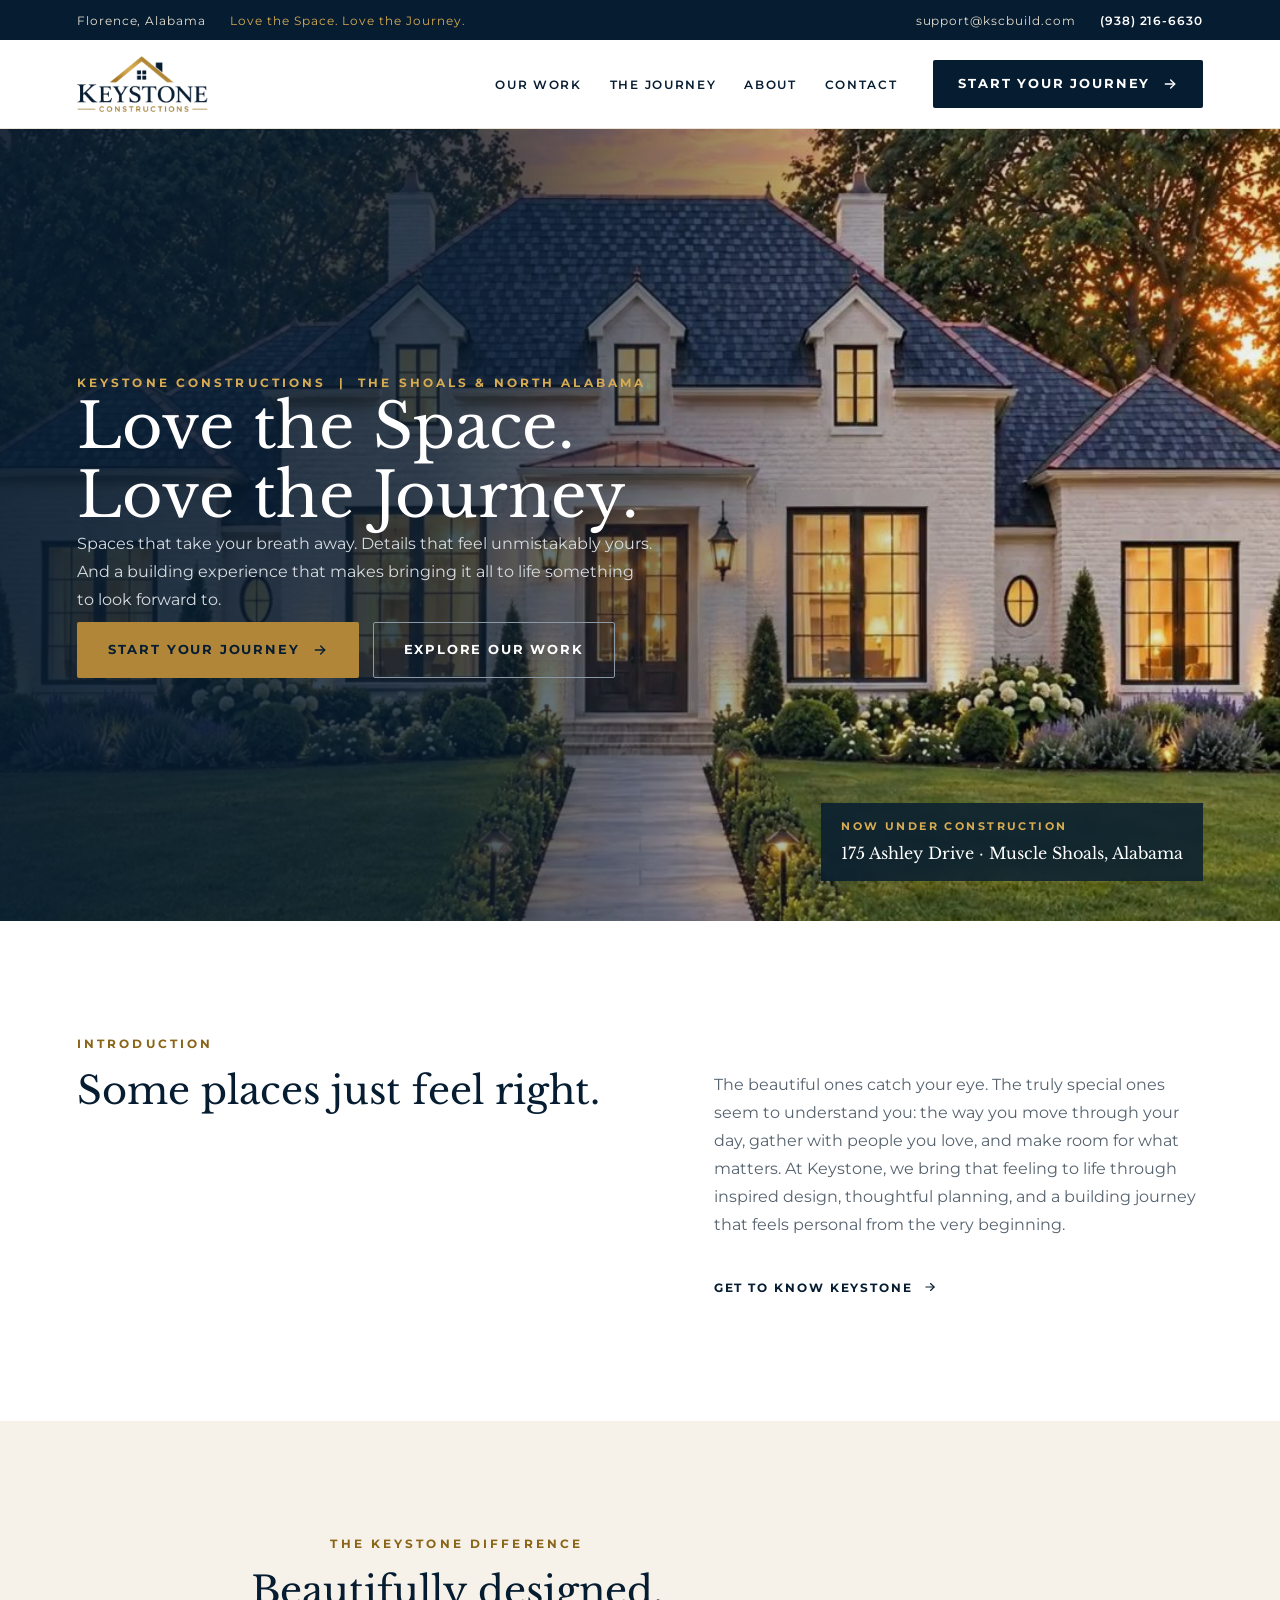
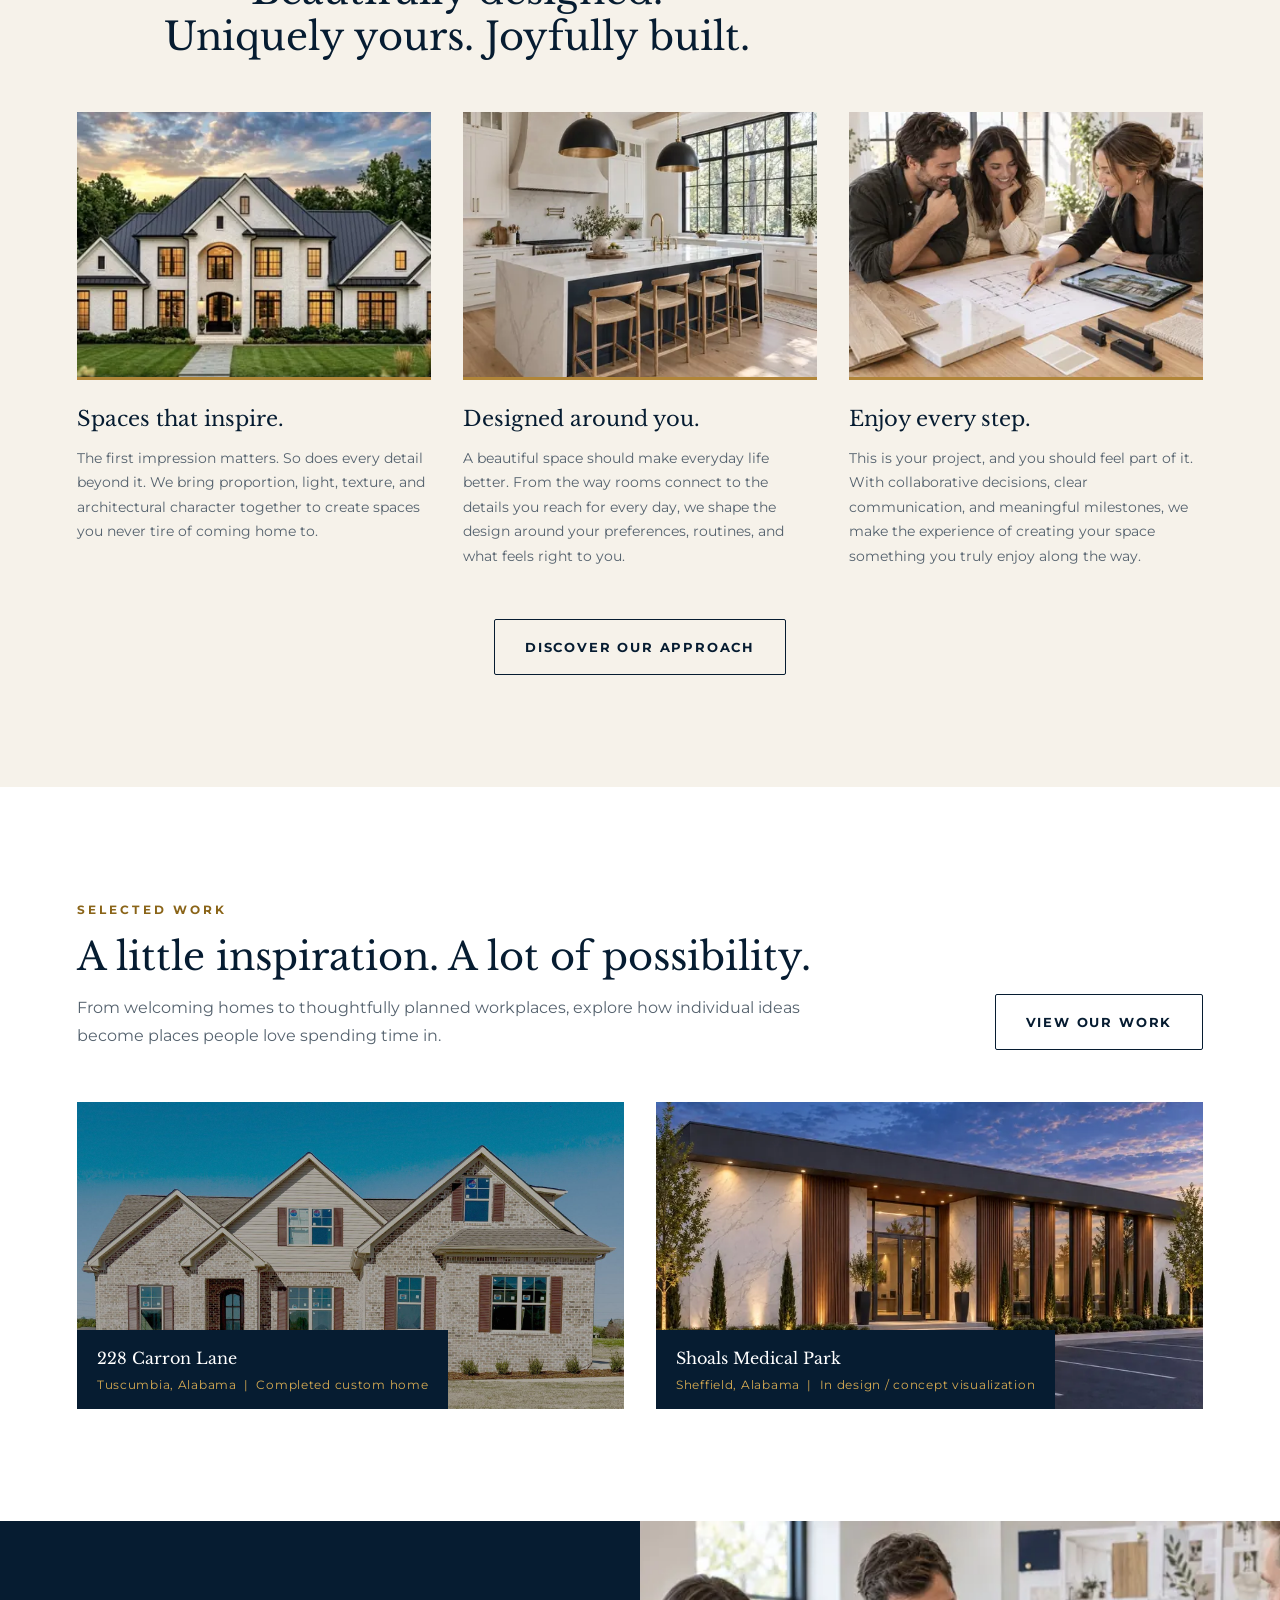
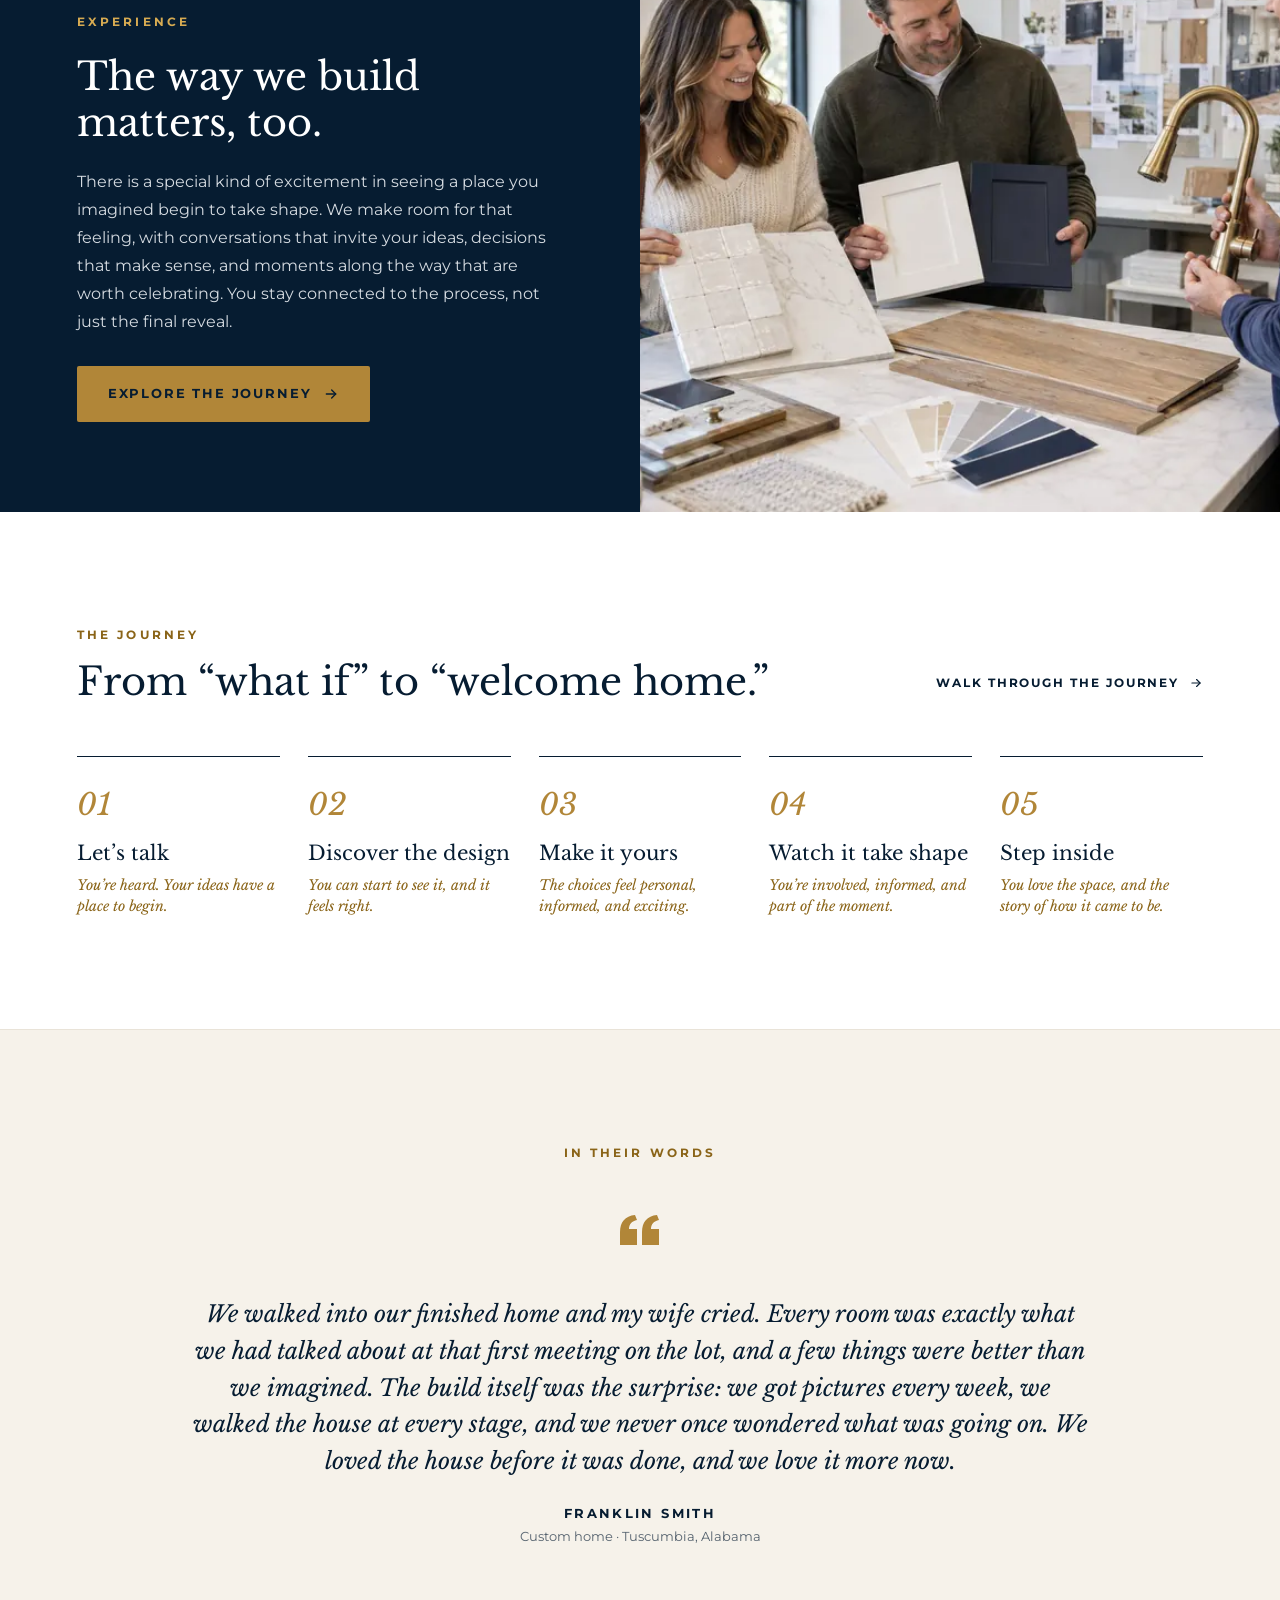
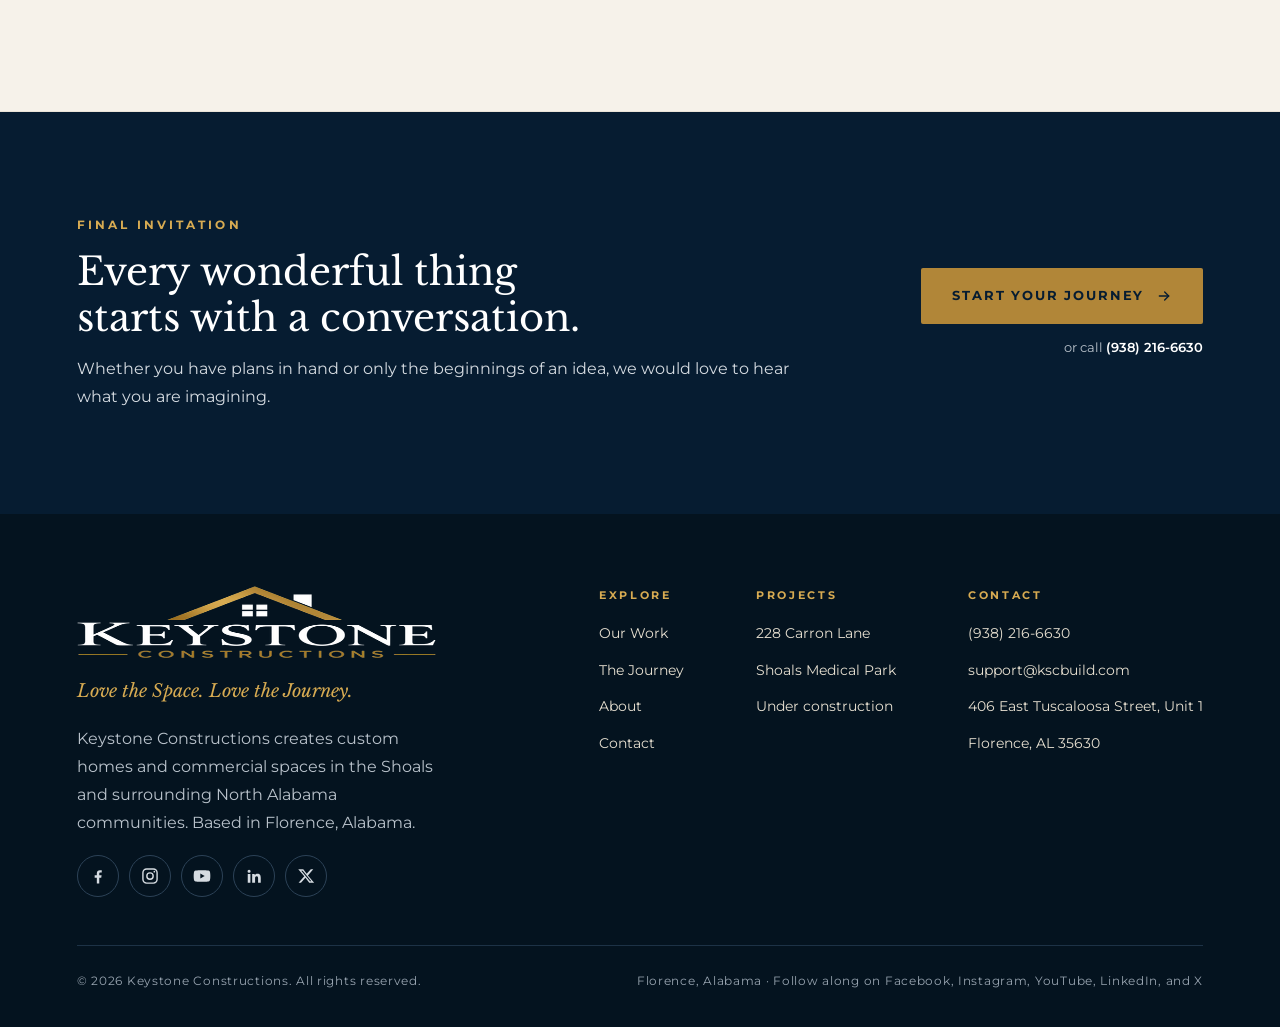
==== index.html @ 3cc26b53 "Keystone Constructions website: production build" ====
<!doctype html>
<html lang="en">
<head>
<meta charset="utf-8">
<meta name="viewport" content="width=device-width, initial-scale=1">
<title>Keystone Constructions | Custom Homes & Commercial Building in North Alabama</title>
<meta name="description" content="Design-led custom homes and commercial spaces in the Shoals and North Alabama. Beautifully designed, uniquely yours, and a joy to create.">
<meta name="robots" content="index, follow, max-image-preview:large">
<link rel="canonical" href="https://kscbuild.com/">
<meta name="theme-color" content="#061C31">
<meta name="author" content="Keystone Constructions">
<meta name="geo.region" content="US-AL"><meta name="geo.placename" content="Florence, Alabama">
<meta property="og:type" content="website"><meta property="og:site_name" content="Keystone Constructions"><meta property="og:locale" content="en_US">
<meta property="og:title" content="Keystone Constructions | Custom Homes & Commercial Building in North Alabama"><meta property="og:description" content="Design-led custom homes and commercial spaces in the Shoals and North Alabama. Beautifully designed, uniquely yours, and a joy to create."><meta property="og:url" content="https://kscbuild.com/">
<meta property="og:image" content="https://kscbuild.com/assets/img/og-keystone.jpg"><meta property="og:image:width" content="1200"><meta property="og:image:height" content="630"><meta property="og:image:alt" content="Keystone Constructions: Love the Space. Love the Journey.">
<meta name="twitter:card" content="summary_large_image"><meta name="twitter:title" content="Keystone Constructions | Custom Homes & Commercial Building in North Alabama"><meta name="twitter:description" content="Design-led custom homes and commercial spaces in the Shoals and North Alabama. Beautifully designed, uniquely yours, and a joy to create."><meta name="twitter:image" content="https://kscbuild.com/assets/img/og-keystone.jpg"><meta name="twitter:site" content="@kscbuild">
<link rel="icon" href="assets/icons/favicon.ico" sizes="any"><link rel="icon" type="image/png" sizes="32x32" href="assets/icons/icon-32.png"><link rel="icon" type="image/png" sizes="192x192" href="assets/icons/icon-192.png"><link rel="apple-touch-icon" href="assets/icons/icon-180.png">
<link rel="manifest" href="site.webmanifest">
<link rel="preconnect" href="https://fonts.googleapis.com"><link rel="preconnect" href="https://fonts.gstatic.com" crossorigin>
<link rel="preload" as="image" href="assets/img/logo-360.png">
<link rel="stylesheet" href="assets/css/styles.css">
<link rel="stylesheet" href="https://fonts.googleapis.com/css2?family=Libre+Baskerville:ital,wght@0,400;0,700;1,400&family=Montserrat:wght@400;500;600;700&display=swap">
<script type="application/ld+json">[{"@context":"https://schema.org","@type":["HomeAndConstructionBusiness","GeneralContractor"],"@id":"https://kscbuild.com/#business","name":"Keystone Constructions","alternateName":"KSC","url":"https://kscbuild.com/","logo":"https://kscbuild.com/assets/img/logo-720.png","image":"https://kscbuild.com/assets/img/og-keystone.jpg","slogan":"Love the Space. Love the Journey.","description":"Design-led custom homes and commercial spaces in the Shoals and North Alabama. Beautifully designed, uniquely yours, and a joy to create.","telephone":"+19382166630","email":"support@kscbuild.com","address":{"@type":"PostalAddress","streetAddress":"406 East Tuscaloosa Street, Unit 1","addressLocality":"Florence","addressRegion":"AL","postalCode":"35630","addressCountry":"US"},"areaServed":[{"@type":"City","name":"Florence, Alabama"},{"@type":"City","name":"Muscle Shoals, Alabama"},{"@type":"City","name":"Sheffield, Alabama"},{"@type":"City","name":"Tuscumbia, Alabama"},{"@type":"AdministrativeArea","name":"The Shoals, Alabama"},{"@type":"AdministrativeArea","name":"North Alabama"}],"founder":{"@type":"Person","name":"Zaman Shah","jobTitle":"Founder","image":"https://kscbuild.com/assets/img/zaman-shah-780.jpg"},"knowsAbout":["Custom home building","Residential construction","Renovations and additions","Residential development","Commercial construction","Medical office buildings","Design-build"],"makesOffer":[{"@type":"Offer","itemOffered":{"@type":"Service","name":"Custom homes","areaServed":"North Alabama"}},{"@type":"Offer","itemOffered":{"@type":"Service","name":"Renovations & additions","areaServed":"North Alabama"}},{"@type":"Offer","itemOffered":{"@type":"Service","name":"Residential communities","areaServed":"North Alabama"}},{"@type":"Offer","itemOffered":{"@type":"Service","name":"Commercial spaces","areaServed":"North Alabama"}}],"sameAs":["https://www.facebook.com/share/1MYCGWRBaP/?mibextid=wwXIfr","https://www.instagram.com/kscbuild","https://www.youtube.com/@KSCbuild","https://www.linkedin.com/company/keystone-constructions-alabama/","https://x.com/kscbuild"],"priceRange":"$$$"},{"@context":"https://schema.org","@type":"WebSite","@id":"https://kscbuild.com/#website","url":"https://kscbuild.com/","name":"Keystone Constructions","publisher":{"@id":"https://kscbuild.com/#business"},"inLanguage":"en-US"},{"@context":"https://schema.org","@type":"WebPage","@id":"https://kscbuild.com/#webpage","url":"https://kscbuild.com/","name":"Keystone Constructions | Custom Homes & Commercial Building in North Alabama","description":"Design-led custom homes and commercial spaces in the Shoals and North Alabama. Beautifully designed, uniquely yours, and a joy to create.","isPartOf":{"@id":"https://kscbuild.com/#website"},"about":{"@id":"https://kscbuild.com/#business"},"inLanguage":"en-US"}]</script>
</head>
<body>
<a class="skip" href="#main">Skip to content</a>
<div class="topbar"><div class="wrap"><div class="l"><span>Florence, Alabama</span><span class="tag">Love the Space. Love the Journey.</span></div><div class="r"><a class="mail" href="mailto:support@kscbuild.com">support@kscbuild.com</a><a class="tel" href="tel:+19382166630">(938) 216-6630</a></div></div></div>
<header class="site-header"><div class="wrap">
<a class="brand" href="./" aria-label="Keystone Constructions home"><img src="assets/img/logo-360.png" srcset="assets/img/logo-360.png 1x, assets/img/logo-720.png 2x" width="1162" height="496" alt="Keystone Constructions"></a>
<button class="menu-btn" type="button" aria-expanded="false" aria-controls="site-nav" aria-label="Open menu"><svg viewBox="0 0 24 24" fill="none" stroke="currentColor" stroke-width="2" stroke-linecap="round" aria-hidden="true"><path d="M4 7h16M4 12h16M4 17h16"/></svg></button>
<nav class="nav" id="site-nav" aria-label="Primary"><ul><li><a class="navlink" href="our-work/">Our Work</a></li><li><a class="navlink" href="the-journey/">The Journey</a></li><li><a class="navlink" href="about/">About</a></li><li><a class="navlink" href="contact/">Contact</a></li></ul><a class="btn btn-navy btn-sm" href="contact/#inquiry">Start your journey<svg viewBox="0 0 24 24" fill="none" stroke="currentColor" stroke-width="2" stroke-linecap="round" stroke-linejoin="round" aria-hidden="true"><path d="M5 12h14"/><path d="M13 6l6 6-6 6"/></svg></a></nav>
</div></header>
<main id="main">
<section class="hero home"><div class="media" aria-hidden="true"><picture><source type="image/webp" srcset="assets/img/hero-ashley-poster-480.webp 480w, assets/img/hero-ashley-poster-800.webp 800w, assets/img/hero-ashley-poster-1080.webp 1080w" sizes="100vw"><img src="assets/img/hero-ashley-poster-1080.jpg" srcset="assets/img/hero-ashley-poster-480.jpg 480w, assets/img/hero-ashley-poster-800.jpg 800w, assets/img/hero-ashley-poster-1080.jpg 1080w" sizes="100vw" width="1080" height="1080" alt="" fetchpriority="high"></picture><video data-ambient muted loop playsinline autoplay preload="metadata" poster="assets/img/hero-ashley-poster-1080.jpg" aria-hidden="true" tabindex="-1"><source src="assets/video/hero-ashley-loop.mp4" type="video/mp4"></video></div><div class="wrap"><div class="inner">
<p class="eyebrow on-dark reveal d1">Keystone Constructions &nbsp;|&nbsp; The Shoals &amp; North Alabama</p>
<h1 class="h-xl reveal d2">Love the Space.<br>Love the Journey.</h1>
<p class="lede reveal d3">Spaces that take your breath away. Details that feel unmistakably yours. And a building experience that makes bringing it all to life something to look forward to.</p>
<div class="ctas reveal d4"><a class="btn btn-gold" href="contact/#inquiry">Start your journey<svg viewBox="0 0 24 24" fill="none" stroke="currentColor" stroke-width="2" stroke-linecap="round" stroke-linejoin="round" aria-hidden="true"><path d="M5 12h14"/><path d="M13 6l6 6-6 6"/></svg></a><a class="btn btn-ghost" href="our-work/">Explore our work</a></div></div></div><div class="badge"><span class="k">Now under construction</span><span class="v">175 Ashley Drive · Muscle Shoals, Alabama</span></div></section>
<section class="section"><div class="wrap stack"><div class="two-col"><div class="head"><p class="eyebrow">Introduction</p><h2 class="h2">Some places just feel right.</h2></div><div class="copy"><p class=body>The beautiful ones catch your eye. The truly special ones seem to understand you: the way you move through your day, gather with people you love, and make room for what matters. At Keystone, we bring that feeling to life through inspired design, thoughtful planning, and a building journey that feels personal from the very beginning.</p><div class="mt-8"><a class="link" href="about/">Get to know Keystone<svg viewBox="0 0 24 24" fill="none" stroke="currentColor" stroke-width="2" stroke-linecap="round" stroke-linejoin="round" aria-hidden="true"><path d="M5 12h14"/><path d="M13 6l6 6-6 6"/></svg></a></div></div></div></div></section>
<section class="section linen"><div class="wrap stack"><div class="head center"><p class="eyebrow">The Keystone difference</p><h2 class="h2">Beautifully designed. Uniquely yours. Joyfully built.</h2></div><div class="grid grid-3"><article class="pillar"><figure class="tile ratio-4x3 zoom"><picture><source type="image/webp" srcset="assets/img/white-brick-facade-480.webp 480w, assets/img/white-brick-facade-800.webp 800w, assets/img/white-brick-facade-1200.webp 1200w, assets/img/white-brick-facade-1242.webp 1242w" sizes="(max-width: 820px) 100vw, 33vw"><img src="assets/img/white-brick-facade-1242.jpg" srcset="assets/img/white-brick-facade-480.jpg 480w, assets/img/white-brick-facade-800.jpg 800w, assets/img/white-brick-facade-1200.jpg 1200w, assets/img/white-brick-facade-1242.jpg 1242w" sizes="(max-width: 820px) 100vw, 33vw" width="1242" height="756" alt="White brick home with a black metal roof and arched entry at dusk" loading="lazy" decoding="async"></picture></figure><div class="card"><h3 class="h3">Spaces that inspire.</h3><p class="body sm">The first impression matters. So does every detail beyond it. We bring proportion, light, texture, and architectural character together to create spaces you never tire of coming home to.</p></div></article><article class="pillar"><figure class="tile ratio-4x3 zoom"><picture><source type="image/webp" srcset="assets/img/kitchen-480.webp 480w, assets/img/kitchen-800.webp 800w, assets/img/kitchen-900.webp 900w" sizes="(max-width: 820px) 100vw, 33vw"><img src="assets/img/kitchen-900.jpg" srcset="assets/img/kitchen-480.jpg 480w, assets/img/kitchen-800.jpg 800w, assets/img/kitchen-900.jpg 900w" sizes="(max-width: 820px) 100vw, 33vw" width="900" height="900" alt="Bright kitchen with a marble island, brass fixtures and black pendants" loading="lazy" decoding="async"></picture></figure><div class="card"><h3 class="h3">Designed around you.</h3><p class="body sm">A beautiful space should make everyday life better. From the way rooms connect to the details you reach for every day, we shape the design around your preferences, routines, and what feels right to you.</p></div></article><article class="pillar"><figure class="tile ratio-4x3 zoom"><picture><source type="image/webp" srcset="assets/img/journey-2-discover-480.webp 480w, assets/img/journey-2-discover-800.webp 800w, assets/img/journey-2-discover-1200.webp 1200w, assets/img/journey-2-discover-1600.webp 1600w, assets/img/journey-2-discover-1800.webp 1800w" sizes="(max-width: 820px) 100vw, 33vw"><img src="assets/img/journey-2-discover-1800.jpg" srcset="assets/img/journey-2-discover-480.jpg 480w, assets/img/journey-2-discover-800.jpg 800w, assets/img/journey-2-discover-1200.jpg 1200w, assets/img/journey-2-discover-1600.jpg 1600w, assets/img/journey-2-discover-1800.jpg 1800w" sizes="(max-width: 820px) 100vw, 33vw" width="1800" height="1200" alt="Clients reviewing plans with their designer" loading="lazy" decoding="async"></picture></figure><div class="card"><h3 class="h3">Enjoy every step.</h3><p class="body sm">This is your project, and you should feel part of it. With collaborative decisions, clear communication, and meaningful milestones, we make the experience of creating your space something you truly enjoy along the way.</p></div></article></div><div class="center"><a class="btn btn-outline" href="the-journey/">Discover our approach</a></div></div></section>
<section class="section"><div class="wrap stack"><div class="head-row"><div class="head"><p class="eyebrow">Selected work</p><h2 class="h2">A little inspiration. A lot of possibility.</h2><p class="body">From welcoming homes to thoughtfully planned workplaces, explore how individual ideas become places people love spending time in.</p></div><a class="btn btn-outline" href="our-work/">View our work</a></div><div class="grid grid-2"><figure class="tile ratio-16x9"><video data-ambient muted loop playsinline autoplay preload="metadata" poster="assets/img/carron-lane-1800.jpg" aria-label="Video of 228 Carron Lane, a completed Keystone custom home in Tuscumbia, Alabama" tabindex="-1"><source src="assets/video/carron-lane-reel.mp4" type="video/mp4"></video><figcaption><span class="t">228 Carron Lane</span><span class="s">Tuscumbia, Alabama &nbsp;|&nbsp; Completed custom home</span></figcaption></figure><figure class="tile ratio-16x9 zoom"><picture><source type="image/webp" srcset="assets/img/shoals-medical-park-480.webp 480w, assets/img/shoals-medical-park-800.webp 800w, assets/img/shoals-medical-park-1200.webp 1200w, assets/img/shoals-medical-park-1600.webp 1600w" sizes="(max-width: 900px) 100vw, 50vw"><img src="assets/img/shoals-medical-park-1600.jpg" srcset="assets/img/shoals-medical-park-480.jpg 480w, assets/img/shoals-medical-park-800.jpg 800w, assets/img/shoals-medical-park-1200.jpg 1200w, assets/img/shoals-medical-park-1600.jpg 1600w" sizes="(max-width: 900px) 100vw, 50vw" width="1600" height="1406" alt="Concept visualization of Shoals Medical Park, a planned medical office building in Sheffield, Alabama" loading="lazy" decoding="async"></picture><figcaption><span class="t">Shoals Medical Park</span><span class="s">Sheffield, Alabama &nbsp;|&nbsp; In design / concept visualization</span></figcaption></figure></div></div></section>
<section class="split"><div class="text"><p class="eyebrow on-dark">Experience</p><h2 class="h2">The way we build matters, too.</h2><p class="body on-dark">There is a special kind of excitement in seeing a place you imagined begin to take shape. We make room for that feeling, with conversations that invite your ideas, decisions that make sense, and moments along the way that are worth celebrating. You stay connected to the process, not just the final reveal.</p><div class="mt-8"><a class="btn btn-gold" href="the-journey/">Explore the journey<svg viewBox="0 0 24 24" fill="none" stroke="currentColor" stroke-width="2" stroke-linecap="round" stroke-linejoin="round" aria-hidden="true"><path d="M5 12h14"/><path d="M13 6l6 6-6 6"/></svg></a></div></div><div class="pic"><picture><source type="image/webp" srcset="assets/img/journey-3-make-it-yours-480.webp 480w, assets/img/journey-3-make-it-yours-800.webp 800w, assets/img/journey-3-make-it-yours-1200.webp 1200w, assets/img/journey-3-make-it-yours-1600.webp 1600w, assets/img/journey-3-make-it-yours-1800.webp 1800w" sizes="(max-width: 900px) 100vw, 50vw"><img src="assets/img/journey-3-make-it-yours-1800.jpg" srcset="assets/img/journey-3-make-it-yours-480.jpg 480w, assets/img/journey-3-make-it-yours-800.jpg 800w, assets/img/journey-3-make-it-yours-1200.jpg 1200w, assets/img/journey-3-make-it-yours-1600.jpg 1600w, assets/img/journey-3-make-it-yours-1800.jpg 1800w" sizes="(max-width: 900px) 100vw, 50vw" width="1800" height="1200" alt="Clients reviewing material samples with their designer" loading="lazy" decoding="async"></picture></div></section>
<section class="section"><div class="wrap stack"><div class="head-row"><div class="head"><p class="eyebrow">The journey</p><h2 class="h2">From “what if” to “welcome home.”</h2></div><a class="link" href="the-journey/">Walk through the journey<svg viewBox="0 0 24 24" fill="none" stroke="currentColor" stroke-width="2" stroke-linecap="round" stroke-linejoin="round" aria-hidden="true"><path d="M5 12h14"/><path d="M13 6l6 6-6 6"/></svg></a></div><div class="grid grid-5"><div class="preview-step"><span class="num">01</span><h3>Let’s talk</h3><p class="feel" style="font-size:14px">You’re heard. Your ideas have a place to begin.</p></div><div class="preview-step"><span class="num">02</span><h3>Discover the design</h3><p class="feel" style="font-size:14px">You can start to see it, and it feels right.</p></div><div class="preview-step"><span class="num">03</span><h3>Make it yours</h3><p class="feel" style="font-size:14px">The choices feel personal, informed, and exciting.</p></div><div class="preview-step"><span class="num">04</span><h3>Watch it take shape</h3><p class="feel" style="font-size:14px">You’re involved, informed, and part of the moment.</p></div><div class="preview-step"><span class="num">05</span><h3>Step inside</h3><p class="feel" style="font-size:14px">You love the space, and the story of how it came to be.</p></div></div></div></section>
<section class="testimonials section" data-carousel aria-label="Client testimonials"><div class="wrap stack center"><p class="eyebrow">In their words</p><svg class="quote-mark" viewBox="0 0 40 30" aria-hidden="true"><path d="M0 30V17C0 7 5 1 15 0l2 5c-5 1-8 4-8 9h8v16H0zm22 0V17c0-10 5-16 15-17l2 5c-5 1-8 4-8 9h8v16H22z"/></svg><div class="track"><blockquote class=active aria-hidden="false"><p class="q">We walked into our finished home and my wife cried. Every room was exactly what we had talked about at that first meeting on the lot, and a few things were better than we imagined. The build itself was the surprise: we got pictures every week, we walked the house at every stage, and we never once wondered what was going on. We loved the house before it was done, and we love it more now.</p><footer><div class="who">Franklin Smith</div><div class="where">Custom home · Tuscumbia, Alabama</div></footer></blockquote></div><div class="dots" role="tablist"></div>
<!-- Additional client testimonials can be added as <blockquote> elements inside .track once written approval is on file. --></div></section>
<section class="cta-band"><div class="wrap"><div class="copy"><p class="eyebrow on-dark">Final invitation</p><h2 class="h2">Every wonderful thing starts with a conversation.</h2><p class="body on-dark">Whether you have plans in hand or only the beginnings of an idea, we would love to hear what you are imagining.</p></div><div class="act"><a class="btn btn-gold" href="contact/#inquiry">Start your journey<svg viewBox="0 0 24 24" fill="none" stroke="currentColor" stroke-width="2" stroke-linecap="round" stroke-linejoin="round" aria-hidden="true"><path d="M5 12h14"/><path d="M13 6l6 6-6 6"/></svg></a><span class="or">or call <a href="tel:+19382166630">(938) 216-6630</a></span></div></div></section>
</main>
<footer class="site-footer"><div class="wrap">
<div class="top">
<div class="brandcol"><img src="assets/img/logo-reversed-360.png" srcset="assets/img/logo-reversed-360.png 1x, assets/img/logo-reversed-720.png 2x" width="1162" height="496" alt="Keystone Constructions" loading="lazy"><p class="tagline">Love the Space. Love the Journey.</p><p>Keystone Constructions creates custom homes and commercial spaces in the Shoals and surrounding North Alabama communities. Based in Florence, Alabama.</p><div class="social"><a href="https://www.facebook.com/share/1MYCGWRBaP/?mibextid=wwXIfr" aria-label="Keystone Constructions on Facebook" rel="noopener" target="_blank"><svg viewBox="0 0 24 24" fill=currentColor aria-hidden="true"><path d="M13.5 21v-7h2.4l.4-3h-2.8V9.2c0-.9.3-1.5 1.5-1.5h1.5V5.1c-.3 0-1.2-.1-2.2-.1-2.2 0-3.7 1.3-3.7 3.8V11H8v3h2.6v7z"/></svg></a><a href="https://www.instagram.com/kscbuild" aria-label="Keystone Constructions on Instagram" rel="noopener" target="_blank"><svg viewBox="0 0 24 24" fill=none stroke=currentColor stroke-width=1.7 stroke-linecap=round stroke-linejoin=round aria-hidden="true"><rect x="3.5" y="3.5" width="17" height="17" rx="4.5"/><circle cx="12" cy="12" r="3.8"/><circle cx="17.2" cy="6.8" r="1" fill="currentColor" stroke="none"/></svg></a><a href="https://www.youtube.com/@KSCbuild" aria-label="Keystone Constructions on YouTube" rel="noopener" target="_blank"><svg viewBox="0 0 24 24" fill=currentColor aria-hidden="true"><path d="M21.6 7.2a2.5 2.5 0 0 0-1.8-1.8C18.2 5 12 5 12 5s-6.2 0-7.8.4A2.5 2.5 0 0 0 2.4 7.2 26 26 0 0 0 2 12a26 26 0 0 0 .4 4.8 2.5 2.5 0 0 0 1.8 1.8C5.8 19 12 19 12 19s6.2 0 7.8-.4a2.5 2.5 0 0 0 1.8-1.8A26 26 0 0 0 22 12a26 26 0 0 0-.4-4.8zM10 15V9l5.2 3z"/></svg></a><a href="https://www.linkedin.com/company/keystone-constructions-alabama/" aria-label="Keystone Constructions on LinkedIn" rel="noopener" target="_blank"><svg viewBox="0 0 24 24" fill=currentColor aria-hidden="true"><path d="M4.5 9.5h3.2V20H4.5zM6.1 4.5a1.85 1.85 0 1 1 0 3.7 1.85 1.85 0 0 1 0-3.7zM9.8 9.5h3v1.4c.5-.9 1.6-1.7 3.3-1.7 3.4 0 4 2.2 4 5.1V20h-3.2v-5c0-1.2 0-2.7-1.7-2.7s-1.9 1.3-1.9 2.6V20H9.8z"/></svg></a><a href="https://x.com/kscbuild" aria-label="Keystone Constructions on X" rel="noopener" target="_blank"><svg viewBox="0 0 24 24" fill=currentColor aria-hidden="true"><path d="M17.8 4h2.9l-6.4 7.3L21.8 20h-5.9l-4.6-5.9L6 20H3.1l6.8-7.8L2.7 4h6l4.1 5.4zm-1 14.3h1.6L8 5.6H6.3z"/></svg></a></div></div>
<div class="cols">
<div class="col"><span class="k">Explore</span><ul><li><a href="our-work/">Our Work</a></li><li><a href="the-journey/">The Journey</a></li><li><a href="about/">About</a></li><li><a href="contact/">Contact</a></li></ul></div>
<div class="col"><span class="k">Projects</span><ul><li><a href="our-work/#carron-lane">228 Carron Lane</a></li><li><a href="our-work/#shoals-medical-park">Shoals Medical Park</a></li><li><a href="our-work/#under-construction">Under construction</a></li></ul></div>
<div class="col"><span class="k">Contact</span><ul><li><a href="tel:+19382166630">(938) 216-6630</a></li><li><a href="mailto:support@kscbuild.com">support@kscbuild.com</a></li><li><span>406 East Tuscaloosa Street, Unit 1</span></li><li><span>Florence, AL 35630</span></li></ul></div>
</div></div>
<div class="bottom"><span>© <span data-year>2026</span> Keystone Constructions. All rights reserved.</span><span>Florence, Alabama · Follow along on Facebook, Instagram, YouTube, LinkedIn, and X</span></div>
</div></footer>
<script src="assets/js/main.js" defer></script>
</body>
</html>
---- assets/css/styles.css ----
/* Keystone Constructions — site styles
   Palette: navy #061C31, gold #B18638 / #D7AB52 / #8A6418, linen #F6F2EA, stone #E4DDD0 */
:root{
  --navy:#061C31;--navy-2:#04131F;--gold:#B18638;--gold-l:#D7AB52;--gold-t:#8A6418;
  --linen:#F6F2EA;--stone:#E4DDD0;--line:#2C4257;--rule:#E9E3D8;--rule-2:#D9CFBB;
  --ink:#2B3A48;--muted:#55626E;--muted-l:#B9C2CB;--paper:#fff;
  --serif:'Libre Baskerville',Georgia,'Times New Roman',serif;
  --sans:'Montserrat',system-ui,-apple-system,'Segoe UI',Roboto,sans-serif;
  --gutter:clamp(20px,6vw,120px);--section:clamp(64px,9vw,112px);
  --maxw:1440px;
}
*,*::before,*::after{box-sizing:border-box}
html{-webkit-text-size-adjust:100%;scroll-behavior:smooth}
@media (prefers-reduced-motion:reduce){html{scroll-behavior:auto}}
body{margin:0;font-family:var(--sans);font-size:16px;line-height:1.75;color:var(--ink);background:var(--paper);-webkit-font-smoothing:antialiased}
img,video,svg{display:block;max-width:100%}
img{height:auto}
a{color:var(--navy);text-decoration:none}
a:hover{color:var(--gold-t)}
:focus-visible{outline:3px solid var(--gold);outline-offset:3px}
h1,h2,h3,h4{font-family:var(--serif);font-weight:400;color:var(--navy);margin:0;line-height:1.2;text-wrap:balance}
p{margin:0}
.skip{position:absolute;left:-999px;top:8px;background:var(--gold);color:var(--navy);padding:10px 16px;z-index:1000;font-weight:700}
.skip:focus{left:8px}
.visually-hidden{position:absolute!important;width:1px;height:1px;overflow:hidden;clip:rect(0 0 0 0);white-space:nowrap}
.wrap{width:100%;max-width:var(--maxw);margin:0 auto;padding-left:var(--gutter);padding-right:var(--gutter)}

/* Type */
.eyebrow{font-size:12px;font-weight:700;letter-spacing:.26em;text-transform:uppercase;color:var(--gold-t)}
.eyebrow.on-dark{color:var(--gold-l)}
.h-xl{font-size:clamp(38px,5.2vw,62px);line-height:1.1;color:#fff}
.h-l{font-size:clamp(32px,3.6vw,50px);line-height:1.14;color:#fff}
.h2{font-size:clamp(28px,3vw,40px)}
.h2.sm{font-size:clamp(26px,2.6vw,36px)}
.h3{font-size:clamp(21px,1.8vw,25px);line-height:1.3}
.lede{font-size:clamp(16px,1.2vw,18px);color:#D5DBE1;max-width:36em}
.body{color:var(--muted)}
.body.sm{font-size:15px}
.on-dark .body,.body.on-dark{color:#D5DBE1}
.num{font-family:var(--serif);font-style:italic;font-size:30px;color:var(--gold)}
.feel{font-family:var(--serif);font-style:italic;color:var(--gold-t);line-height:1.5}

/* Buttons & links */
.btn{display:inline-flex;align-items:center;justify-content:center;gap:12px;min-height:56px;padding:0 30px;font-size:13px;font-weight:700;letter-spacing:.14em;text-transform:uppercase;border-radius:2px;border:1px solid transparent;cursor:pointer;font-family:var(--sans);line-height:1.2;text-align:center;transition:background .2s,color .2s,border-color .2s}
.btn svg{width:16px;height:16px;flex:none}
.btn-gold{background:var(--gold);color:var(--navy)}
.btn-gold:hover{background:var(--gold-l);color:var(--navy)}
.btn-navy{background:var(--navy);color:#fff}
.btn-navy:hover{background:#0d2a45;color:#fff}
.btn-outline{border-color:var(--navy);color:var(--navy);background:transparent}
.btn-outline:hover{background:var(--navy);color:#fff}
.btn-ghost{border-color:#8C99A6;color:#fff;background:transparent}
.btn-ghost:hover{border-color:#fff;color:#fff}
.btn-sm{min-height:48px;padding:0 24px}
.link{display:inline-flex;align-items:center;gap:10px;min-height:44px;font-size:12px;font-weight:700;letter-spacing:.16em;text-transform:uppercase;color:var(--navy)}
.link.on-dark{color:var(--gold-l)}
.link svg{width:14px;height:14px}
.link:hover{color:var(--gold-t)}

/* Header */
.topbar{background:var(--navy);color:#E6DFD0;font-size:12px;letter-spacing:.08em}
.topbar .wrap{display:flex;justify-content:space-between;align-items:center;min-height:40px;gap:16px}
.topbar a{color:#E6DFD0}
.topbar .tag{color:var(--gold-l)}
.topbar .tel{color:#fff;font-weight:600}
.topbar .l,.topbar .r{display:flex;gap:24px;align-items:center}
.site-header{background:#fff;border-bottom:1px solid var(--rule);position:sticky;top:0;z-index:50}
.site-header .wrap{display:flex;align-items:center;justify-content:space-between;min-height:88px;gap:24px}
.brand img{height:56px;width:auto}
.nav{display:flex;align-items:center;gap:36px}
.nav ul{list-style:none;margin:0;padding:0;display:flex;gap:28px}
.nav a.navlink{font-size:12px;font-weight:600;letter-spacing:.14em;text-transform:uppercase;padding:6px 0;border-bottom:2px solid transparent}
.nav a.navlink[aria-current=page]{color:var(--gold-t);border-color:var(--gold)}
.menu-btn{display:none;background:none;border:1px solid var(--rule);border-radius:2px;width:48px;height:48px;align-items:center;justify-content:center;cursor:pointer;color:var(--navy)}
.menu-btn svg{width:24px;height:24px}
@media (max-width:900px){
  .topbar .l .tag,.topbar .r .mail{display:none}
  .site-header .wrap{min-height:72px}
  .brand img{height:46px}
  .menu-btn{display:inline-flex}
  .nav{position:absolute;left:0;right:0;top:100%;background:#fff;border-bottom:1px solid var(--rule);flex-direction:column;align-items:stretch;gap:0;padding:8px var(--gutter) 24px;display:none;box-shadow:0 20px 40px rgba(6,28,49,.12)}
  .nav.open{display:flex}
  .nav ul{flex-direction:column;gap:0}
  .nav a.navlink{display:block;padding:14px 0;border-bottom:1px solid var(--rule);font-size:13px}
  .nav .btn{margin-top:16px;width:100%}
}

/* Hero */
.hero{position:relative;background:var(--navy);color:#fff;overflow:hidden;isolation:isolate}
.hero .media,.hero .media img,.hero .media video{position:absolute;inset:0;width:100%;height:100%;object-fit:cover}
.hero .media::after{content:"";position:absolute;inset:0;background:linear-gradient(90deg,rgba(6,28,49,.9) 0%,rgba(6,28,49,.78) 34%,rgba(6,28,49,.18) 68%,rgba(6,28,49,.05) 100%)}
.hero .wrap{position:relative;z-index:1;display:flex;flex-direction:column;justify-content:center;gap:22px;min-height:var(--hero-h,560px);padding-top:56px;padding-bottom:56px;max-width:var(--maxw)}
.hero.home .wrap{--hero-h:min(800px,88vh);gap:24px}
.hero .inner{max-width:680px}
.hero .ctas{display:flex;flex-wrap:wrap;gap:14px;margin-top:8px}
.hero .badge{position:absolute;right:var(--gutter);bottom:40px;z-index:1;background:rgba(6,28,49,.82);padding:14px 20px;display:flex;flex-direction:column;gap:3px;backdrop-filter:blur(4px)}
.hero .badge .k{font-size:11px;font-weight:700;letter-spacing:.22em;text-transform:uppercase;color:var(--gold-l)}
.hero .badge .v{font-family:var(--serif);font-size:16px;color:#fff}
@media (max-width:700px){
  .hero h1 br{display:none}
  .hero .media::after{background:linear-gradient(180deg,rgba(6,28,49,.55) 0%,rgba(6,28,49,.82) 60%,rgba(6,28,49,.92) 100%)}
  .hero .wrap{justify-content:flex-end;padding-bottom:110px}
  .hero.home .wrap{--hero-h:min(720px,92vh)}
  .hero .badge{left:var(--gutter);right:var(--gutter);bottom:24px;padding:12px 16px}
  .hero .ctas .btn{flex:1 1 100%}
}
.reveal{opacity:0;transform:translateY(16px);animation:rise .9s cubic-bezier(.2,.7,.2,1) forwards}
.reveal.d1{animation-delay:.1s}.reveal.d2{animation-delay:.25s}.reveal.d3{animation-delay:.4s}.reveal.d4{animation-delay:.55s}
@keyframes rise{to{opacity:1;transform:none}}
@media (prefers-reduced-motion:reduce){.reveal{animation:none;opacity:1;transform:none}}

/* Sections */
.section{padding-top:var(--section);padding-bottom:var(--section)}
.section.tight{padding-top:calc(var(--section)*.7);padding-bottom:calc(var(--section)*.7)}
.linen{background:var(--linen)}
.navy{background:var(--navy);color:#fff}
.navy h2,.navy h3,.split h2,.split h3,.cta-band h2,.contact .side h2{color:#fff}
.stack{display:flex;flex-direction:column;gap:clamp(32px,4vw,56px)}
.center{text-align:center;align-items:center}
.center .h2{max-width:22em;margin:0 auto}
.head{display:flex;flex-direction:column;gap:14px;max-width:760px}
.head-row{display:flex;justify-content:space-between;align-items:flex-end;gap:40px;flex-wrap:wrap}
.two-col{display:grid;grid-template-columns:minmax(0,560px) minmax(0,1fr);gap:clamp(32px,6vw,96px);align-items:start}
.two-col .copy{display:flex;flex-direction:column;gap:18px;padding-top:clamp(0px,3vw,44px)}
@media (max-width:900px){.two-col{grid-template-columns:1fr}.two-col .copy{padding-top:0}}
.grid{display:grid;gap:32px}
.grid-2{grid-template-columns:repeat(2,minmax(0,1fr))}
.grid-3{grid-template-columns:repeat(3,minmax(0,1fr))}
.grid-4{grid-template-columns:repeat(4,minmax(0,1fr))}
.grid-5{grid-template-columns:repeat(5,minmax(0,1fr));gap:28px}
@media (max-width:1100px){.grid-4,.grid-5{grid-template-columns:repeat(2,minmax(0,1fr))}}
@media (max-width:820px){.grid-3{grid-template-columns:1fr}}
@media (max-width:640px){.grid-2,.grid-4,.grid-5{grid-template-columns:1fr}}
.card{padding-top:24px;border-top:3px solid var(--gold);display:flex;flex-direction:column;gap:10px}
.card h3{font-size:21px}
.card .body{font-size:14px}
.pillar{display:flex;flex-direction:column}
.pillar .card{padding-top:26px;gap:12px}

/* Figures / tiles */
.tile{position:relative;overflow:hidden;background:var(--stone);margin:0}
.tile img,.tile video{width:100%;height:100%;object-fit:cover}
.tile.ratio-16x9{aspect-ratio:16/9}.tile.ratio-3x2{aspect-ratio:3/2}.tile.ratio-4x3{aspect-ratio:4/3}.tile.ratio-1x1{aspect-ratio:1/1}.tile.ratio-3x4{aspect-ratio:3/4}
.tile img{transition:transform 1.1s cubic-bezier(.2,.7,.2,1)}
.tile.zoom:hover img{transform:scale(1.045)}
@media (prefers-reduced-motion:reduce){.tile img{transition:none}}
.tile figcaption{position:absolute;left:0;bottom:0;background:var(--navy);color:#fff;padding:14px 20px;display:flex;flex-direction:column;gap:2px;max-width:calc(100% - 24px)}
.tile figcaption .t{font-family:var(--serif);font-size:16px}
.tile figcaption .s{font-size:12px;letter-spacing:.06em;color:var(--gold-l)}
.tile.has-controls figcaption{bottom:auto;top:0}
.tile video.timelapse{background:#000}

/* Split (navy) */
.split{display:grid;grid-template-columns:1fr 1fr;background:var(--navy);color:#fff}
.split .text{padding:clamp(56px,7vw,120px) var(--gutter) clamp(56px,7vw,120px) var(--gutter);display:flex;flex-direction:column;gap:22px;justify-content:center}
.split .pic{position:relative;min-height:360px}
.split .pic img{position:absolute;inset:0;width:100%;height:100%;object-fit:cover}
.split.flip .pic{order:-1}
@media (max-width:900px){.split{grid-template-columns:1fr}.split .pic{min-height:0;aspect-ratio:4/3}.split .pic{order:-1}}
.split .meta{font-size:12px;font-weight:600;letter-spacing:.16em;text-transform:uppercase;color:var(--gold-l)}
.split .inline-cta{display:flex;gap:16px;align-items:center;flex-wrap:wrap;margin-top:8px}
.split .inline-cta .or{font-size:13px;color:var(--muted-l)}
.split .inline-cta .or a{color:#fff;font-weight:600}

/* Journey steps */
.steps{display:flex;flex-direction:column;border-bottom:1px solid var(--rule-2)}
.step{display:grid;grid-template-columns:1fr 1fr;gap:clamp(28px,5vw,64px);align-items:center;padding:clamp(36px,5vw,56px) 0;border-top:1px solid var(--rule-2)}
.step .text{display:flex;flex-direction:column;gap:16px}
.step h3{font-size:clamp(24px,2.3vw,30px);line-height:1.25}
.step .feelbox{padding:14px 18px;border-left:3px solid var(--gold);background:var(--linen);display:flex;gap:10px;align-items:baseline;flex-wrap:wrap}
.step .feelbox .k{font-family:var(--sans);font-style:normal;font-size:10px;font-weight:700;letter-spacing:.2em;text-transform:uppercase;color:var(--gold-t)}
.step:nth-child(even) .tile{order:-1}
@media (max-width:820px){.step{grid-template-columns:1fr}.step .tile{order:-1!important}}
.preview-step{display:flex;flex-direction:column;gap:10px;padding-top:22px;border-top:1px solid var(--navy)}
.preview-step h3{font-size:20px}

/* Testimonials */
.testimonials{background:var(--linen);border-top:1px solid var(--rule);border-bottom:1px solid var(--rule);text-align:center}
.testimonials .quote-mark{width:40px;height:30px;margin:0 auto;fill:var(--gold)}
.testimonials .track{position:relative;min-height:220px}
.testimonials blockquote{margin:0;position:absolute;inset:0;transition:opacity .8s ease;opacity:0;pointer-events:none;display:flex;flex-direction:column;align-items:center;gap:22px}
.testimonials blockquote.active{opacity:1;pointer-events:auto;position:relative}
.testimonials .q{font-family:var(--serif);font-style:italic;font-size:clamp(18px,1.8vw,25px);line-height:1.6;color:var(--navy);max-width:900px;margin:0 auto}
.testimonials .who{font-size:13px;font-weight:700;letter-spacing:.18em;text-transform:uppercase;color:var(--navy)}
.testimonials .where{font-size:13px;color:var(--muted)}
.testimonials .dots{display:flex;justify-content:center;gap:8px}
.testimonials .dots button{width:44px;height:44px;border:0;background:none;cursor:pointer;display:flex;align-items:center;justify-content:center;padding:0}
.testimonials .dots button span{width:10px;height:10px;border-radius:50%;background:#C9BFAE;display:block}
.testimonials .dots button[aria-selected=true] span{background:var(--gold)}

/* CTA band */
.cta-band{background:var(--navy);color:#fff}
.cta-band .wrap{display:flex;align-items:center;justify-content:space-between;gap:48px;padding-top:clamp(64px,8vw,104px);padding-bottom:clamp(64px,8vw,104px);flex-wrap:wrap}
.cta-band .copy{display:flex;flex-direction:column;gap:14px;max-width:720px}
.cta-band .act{display:flex;flex-direction:column;align-items:flex-end;gap:12px}
.cta-band .or{font-size:13px;color:var(--muted-l)}
.cta-band .or a{color:#fff;font-weight:600}
@media (max-width:700px){.cta-band .act{align-items:flex-start;width:100%}.cta-band .act .btn{width:100%}}

/* Founder */
.founder{display:grid;grid-template-columns:minmax(0,420px) minmax(0,1fr);gap:clamp(32px,6vw,80px);align-items:start}
.founder .who{display:flex;flex-direction:column;gap:16px}
.founder .name{font-family:var(--serif);font-size:22px;color:var(--navy)}
.founder .role{font-size:12px;font-weight:600;letter-spacing:.18em;text-transform:uppercase;color:var(--gold-t)}
.founder .vision{display:flex;flex-direction:column;gap:22px}
.callout{padding:24px 28px;border-left:3px solid var(--gold);background:var(--linen);display:flex;flex-direction:column;gap:10px}
.callout .k{font-size:11px;font-weight:700;letter-spacing:.22em;text-transform:uppercase;color:var(--gold-t)}
@media (max-width:900px){.founder{grid-template-columns:1fr}.founder .who{max-width:420px}}

/* Project feature rows */
.feature{display:grid;grid-template-columns:minmax(0,460px) minmax(0,1fr);gap:clamp(28px,5vw,64px);align-items:start}
.feature .text{display:flex;flex-direction:column;gap:14px;padding-top:8px}
.feature .text h3{font-size:clamp(26px,2.4vw,30px)}
.meta{font-size:12px;font-weight:600;letter-spacing:.18em;text-transform:uppercase;color:var(--gold-t)}
@media (max-width:900px){.feature{grid-template-columns:1fr}}

/* Contact */
.contact{background:var(--navy);color:#fff}
.contact .wrap{display:grid;grid-template-columns:minmax(0,440px) minmax(0,1fr);gap:clamp(32px,6vw,96px);align-items:start;padding-top:var(--section);padding-bottom:var(--section)}
.contact .side{display:flex;flex-direction:column;gap:22px}
.contact .rows{display:flex;flex-direction:column;border-top:1px solid var(--line);margin-top:8px}
.contact .row{padding:18px 0;border-bottom:1px solid var(--line);display:flex;gap:16px;align-items:center}
.contact .row svg{width:20px;height:20px;flex:none;stroke:var(--gold-l)}
.contact .row .k{font-size:10px;font-weight:700;letter-spacing:.2em;text-transform:uppercase;color:var(--gold-l)}
.contact .row .v,.contact .row a{font-size:16px;color:#fff}
@media (max-width:900px){.contact .wrap{grid-template-columns:1fr}}
.form{background:#fff;color:var(--ink);padding:clamp(24px,4vw,48px);display:flex;flex-direction:column;gap:22px;border-radius:2px}
.form h3{font-size:26px}
.form .intro{display:flex;flex-direction:column;gap:8px}
.form .row2{display:grid;grid-template-columns:1fr 1fr;gap:20px}
.form .row3{display:grid;grid-template-columns:repeat(3,1fr);gap:20px}
@media (max-width:640px){.form .row2,.form .row3{grid-template-columns:1fr}}
.field{display:flex;flex-direction:column;gap:8px}
.field label{font-size:12px;font-weight:600;letter-spacing:.14em;text-transform:uppercase;color:var(--navy)}
.field label .opt{font-weight:400;color:#8A94A0;letter-spacing:.08em;text-transform:none}
.field input,.field select,.field textarea{width:100%;min-height:52px;padding:12px 16px;border:1px solid #B9B2A3;border-radius:2px;font:inherit;font-size:16px;color:var(--navy);background:#fff}
.field textarea{min-height:140px;resize:vertical;line-height:1.6}
.field select{appearance:none;-webkit-appearance:none;background-image:url("data:image/svg+xml,%3Csvg xmlns='http://www.w3.org/2000/svg' width='14' height='14' viewBox='0 0 24 24' fill='none' stroke='%23061C31' stroke-width='2'%3E%3Cpath d='M6 9l6 6 6-6'/%3E%3C/svg%3E");background-repeat:no-repeat;background-position:right 14px center;padding-right:40px}
.field input:focus,.field select:focus,.field textarea:focus{outline:2px solid var(--gold);outline-offset:1px;border-color:var(--gold)}
.field input:user-invalid,.field textarea:user-invalid{border-color:#B3261E}
.form .foot{display:flex;align-items:center;justify-content:space-between;gap:24px;flex-wrap:wrap}
.form .note{font-size:13px;line-height:1.6;color:var(--muted);max-width:320px}
.form .status{font-size:14px;line-height:1.6;padding:12px 16px;border-radius:2px;display:none}
.form .status.ok{display:block;background:#EEF6EE;color:#1D4D2B;border:1px solid #BFE0C6}
.form .status.err{display:block;background:#FBEDEC;color:#7A1F1A;border:1px solid #F1C4C0}
.hp{position:absolute;left:-9999px;top:-9999px;height:0;width:0;overflow:hidden}
@media (max-width:640px){.form .foot .btn{width:100%}}

/* FAQ */
.faq{display:flex;flex-direction:column;border-top:1px solid var(--rule-2)}
.faq details{border-bottom:1px solid var(--rule-2)}
.faq summary{cursor:pointer;list-style:none;padding:20px 0;font-family:var(--serif);font-size:20px;color:var(--navy);display:flex;justify-content:space-between;gap:20px;align-items:center}
.faq summary::-webkit-details-marker{display:none}
.faq summary::after{content:"+";font-family:var(--sans);color:var(--gold);font-size:24px;flex:none}
.faq details[open] summary::after{content:"\2212"}
.faq .a{padding:0 0 22px;color:var(--muted);max-width:760px}

/* Footer */
.site-footer{background:var(--navy-2);color:#B9C2CB;padding:72px 0 36px}
.site-footer .top{display:grid;grid-template-columns:minmax(0,360px) 1fr;gap:48px}
.site-footer .brandcol{display:flex;flex-direction:column;gap:18px}
.site-footer .brandcol img{height:72px;width:auto}
.site-footer .tagline{font-family:var(--serif);font-style:italic;font-size:18px;color:var(--gold-l)}
.site-footer .cols{display:grid;grid-template-columns:repeat(3,auto);gap:48px 72px;justify-content:end}
.site-footer .col{display:flex;flex-direction:column;gap:12px;font-size:14px}
.site-footer .col .k{font-size:11px;font-weight:700;letter-spacing:.24em;text-transform:uppercase;color:var(--gold-l);margin-bottom:4px}
.site-footer .col a,.site-footer .col span{color:#E6DFD0}
.site-footer .col a:hover{color:var(--gold-l)}
.site-footer ul{list-style:none;margin:0;padding:0;display:flex;flex-direction:column;gap:12px}
.social{display:flex;gap:10px;flex-wrap:wrap}
.social a{width:42px;height:42px;display:inline-flex;align-items:center;justify-content:center;border:1px solid var(--line);border-radius:50%;color:#D5DBE1}
.social a:hover{border-color:var(--gold-l);color:var(--gold-l)}
.social svg{width:20px;height:20px}
.site-footer .bottom{margin-top:48px;padding-top:24px;border-top:1px solid #1D3246;display:flex;justify-content:space-between;gap:16px;flex-wrap:wrap;font-size:12px;letter-spacing:.06em;color:#98A4B0}
@media (max-width:900px){.site-footer .top{grid-template-columns:1fr}.site-footer .cols{justify-content:start;grid-template-columns:repeat(2,auto)}}
@media (max-width:520px){.site-footer .cols{grid-template-columns:1fr}}

/* Utilities */
.right{display:flex;justify-content:flex-end}
.mt-8{margin-top:8px}
.service-strip{display:grid;grid-template-columns:minmax(0,560px) minmax(0,1fr);gap:clamp(24px,5vw,96px);align-items:center}
@media (max-width:900px){.service-strip{grid-template-columns:1fr}}
.thanks{min-height:60vh;display:flex;align-items:center}
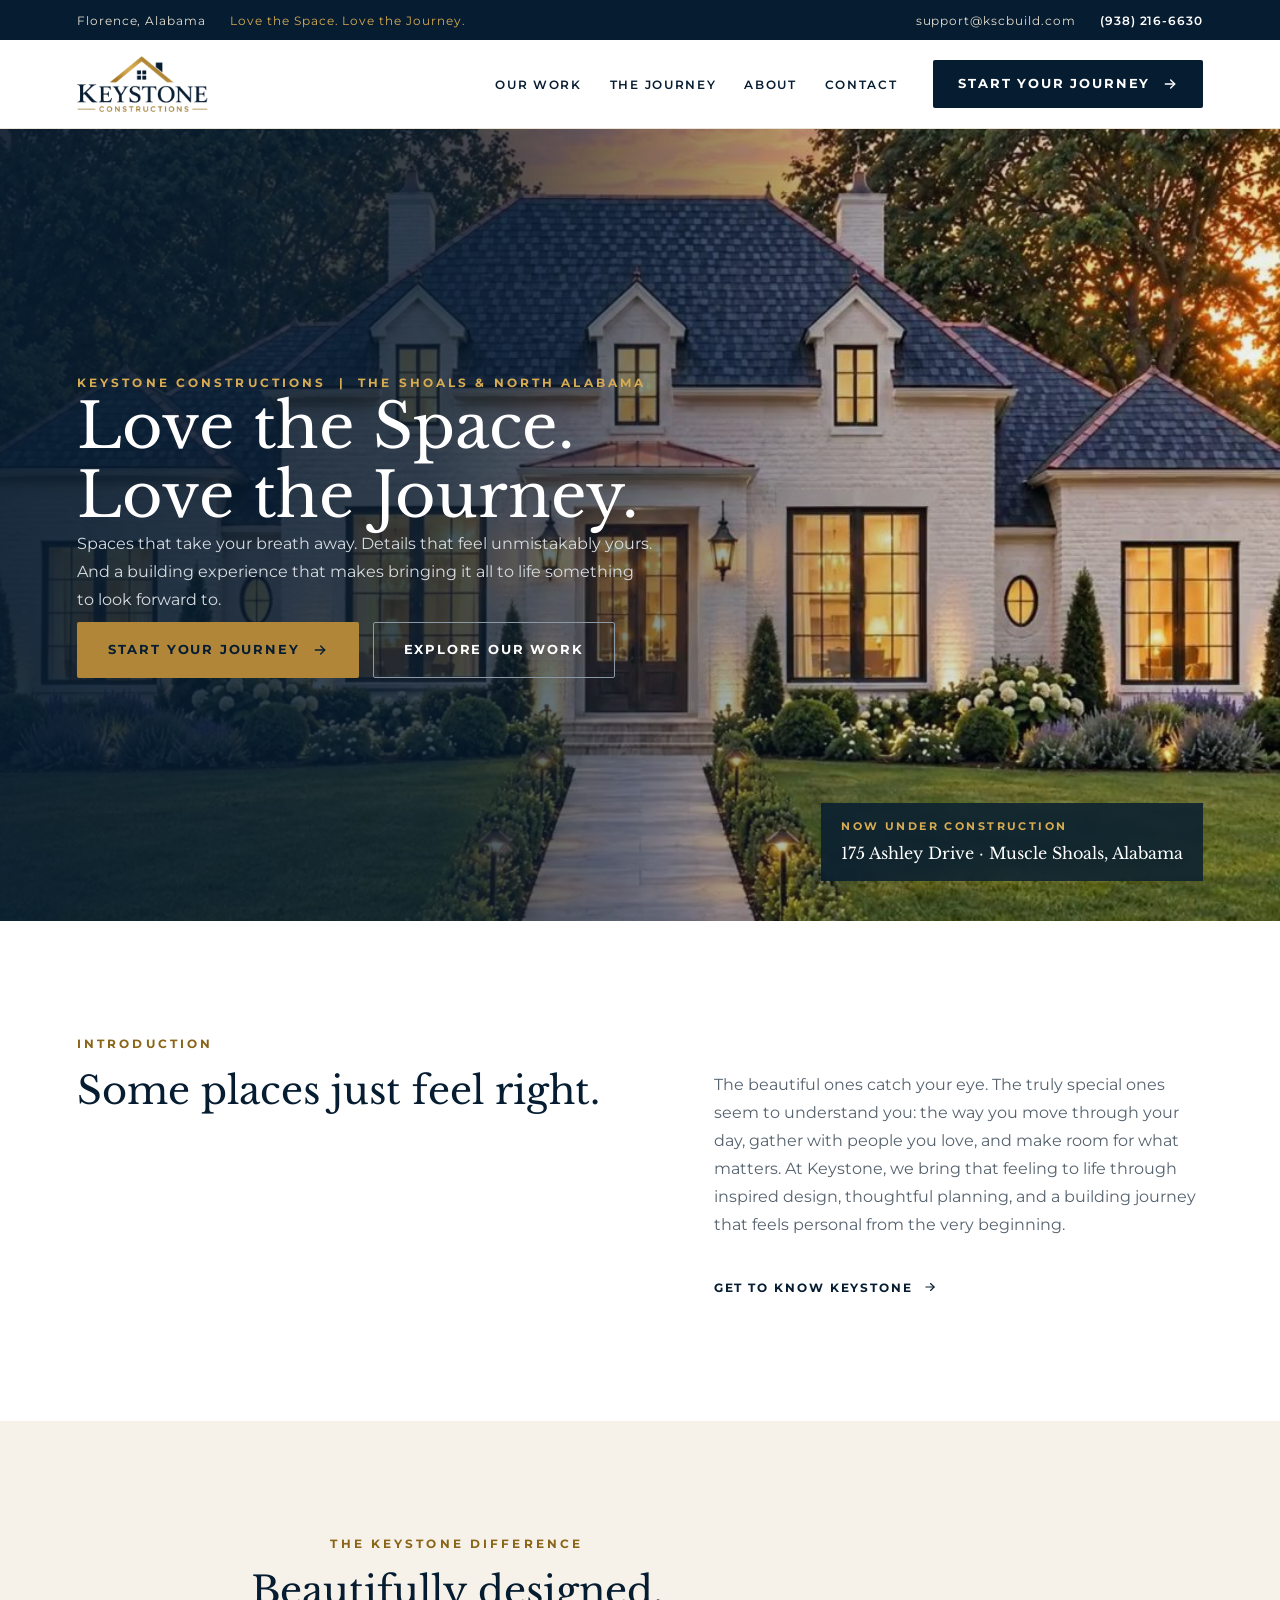
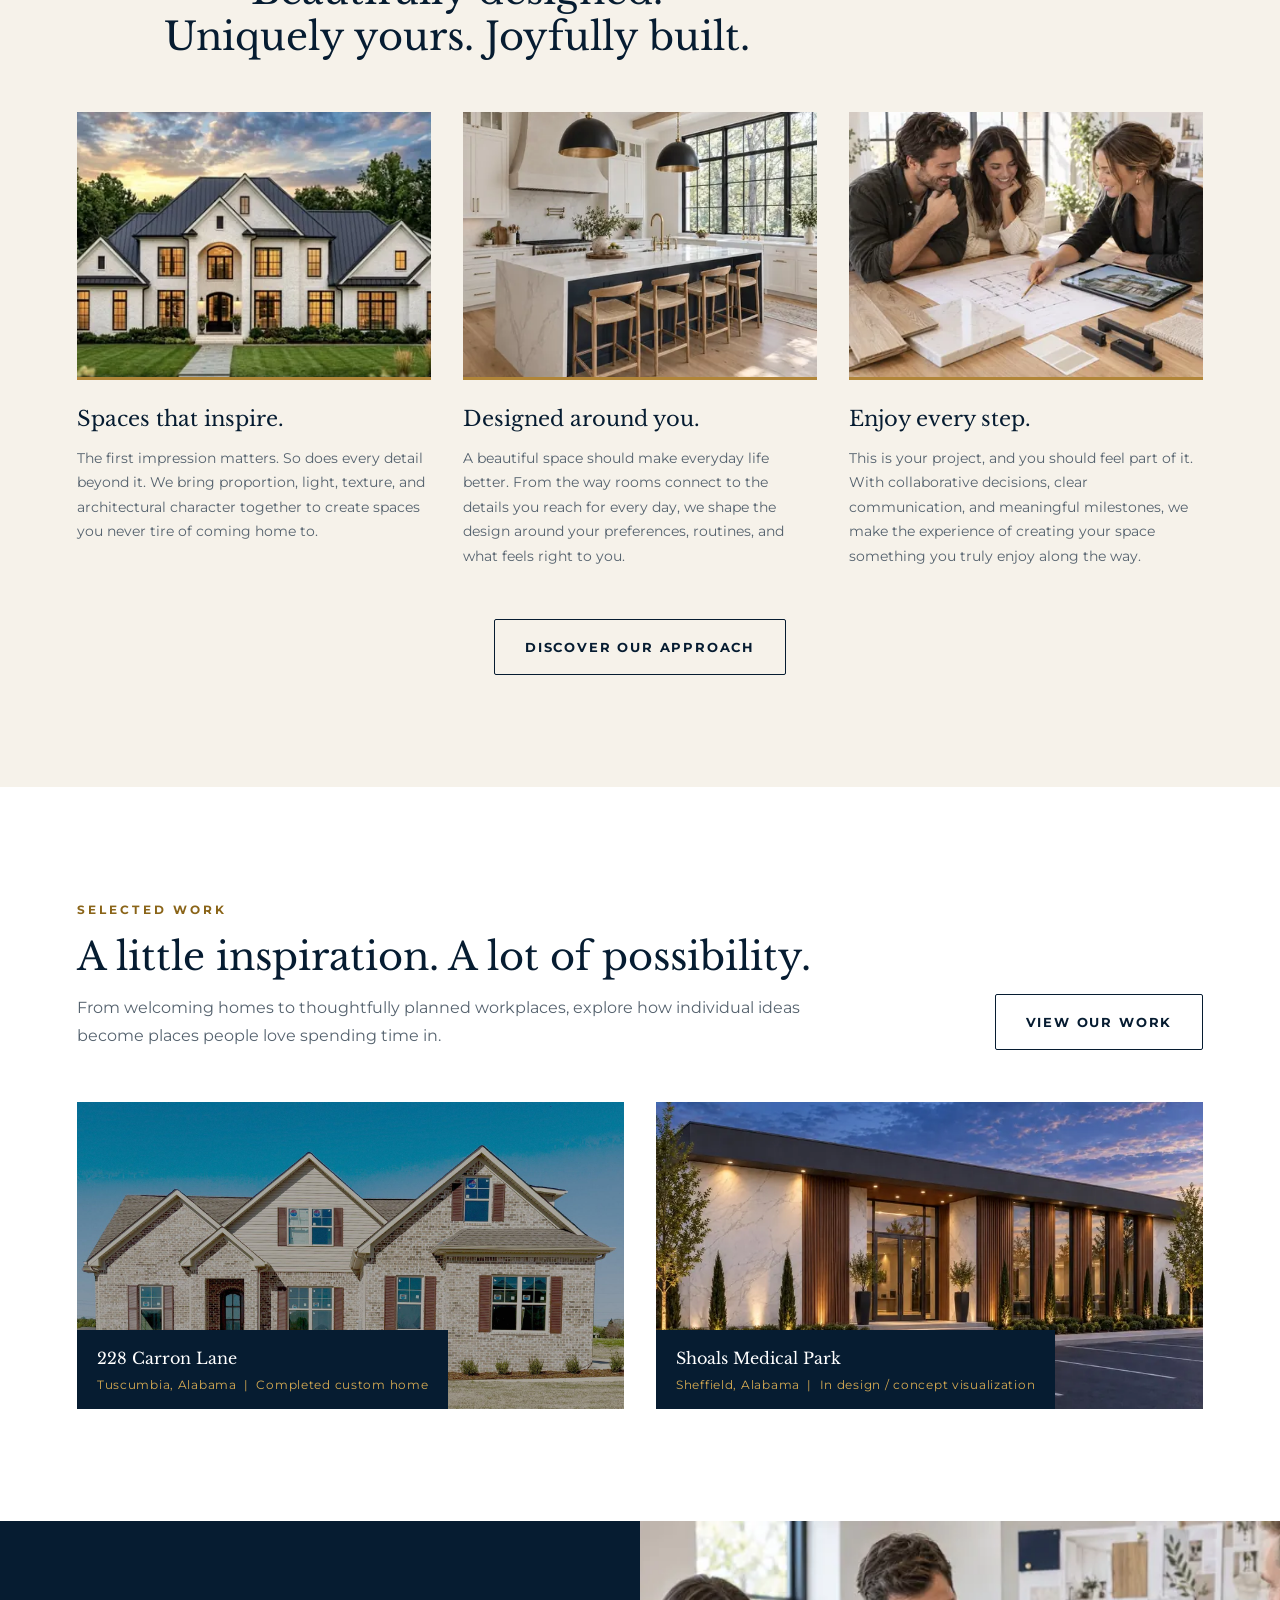
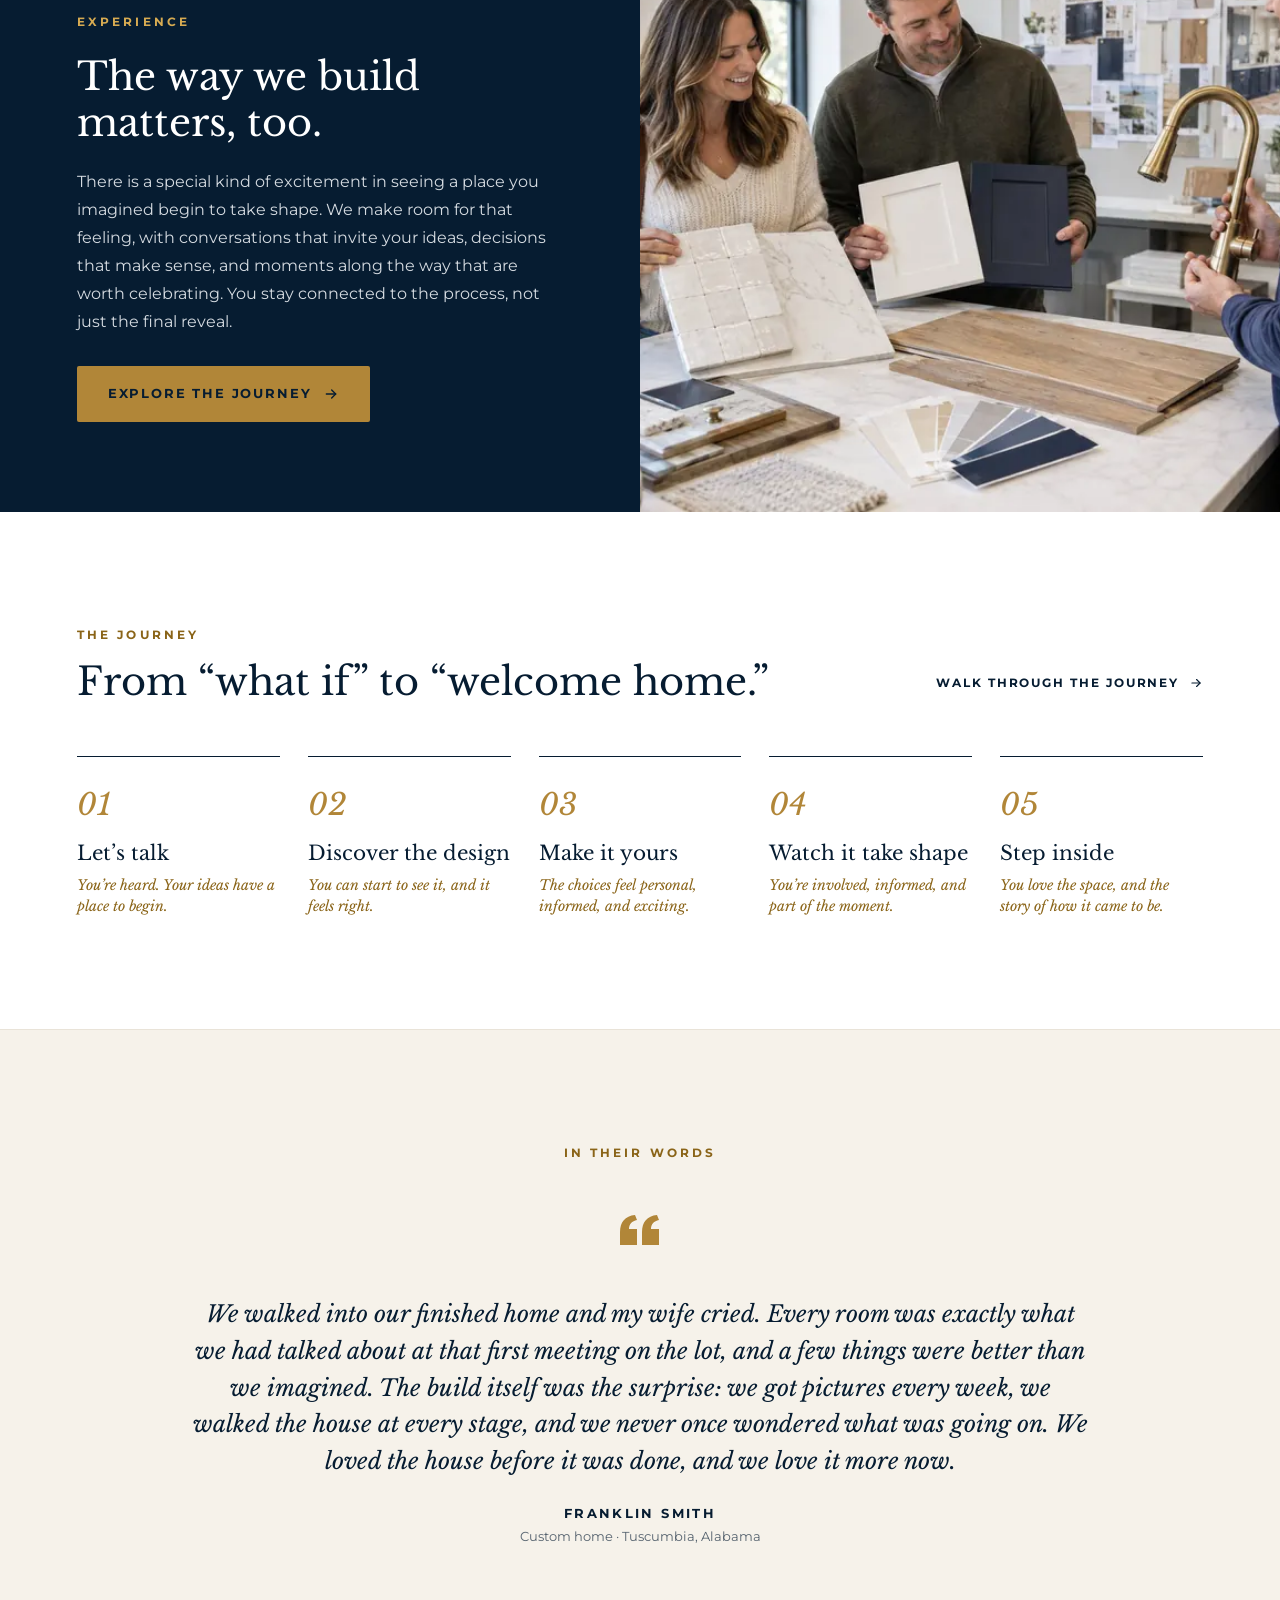
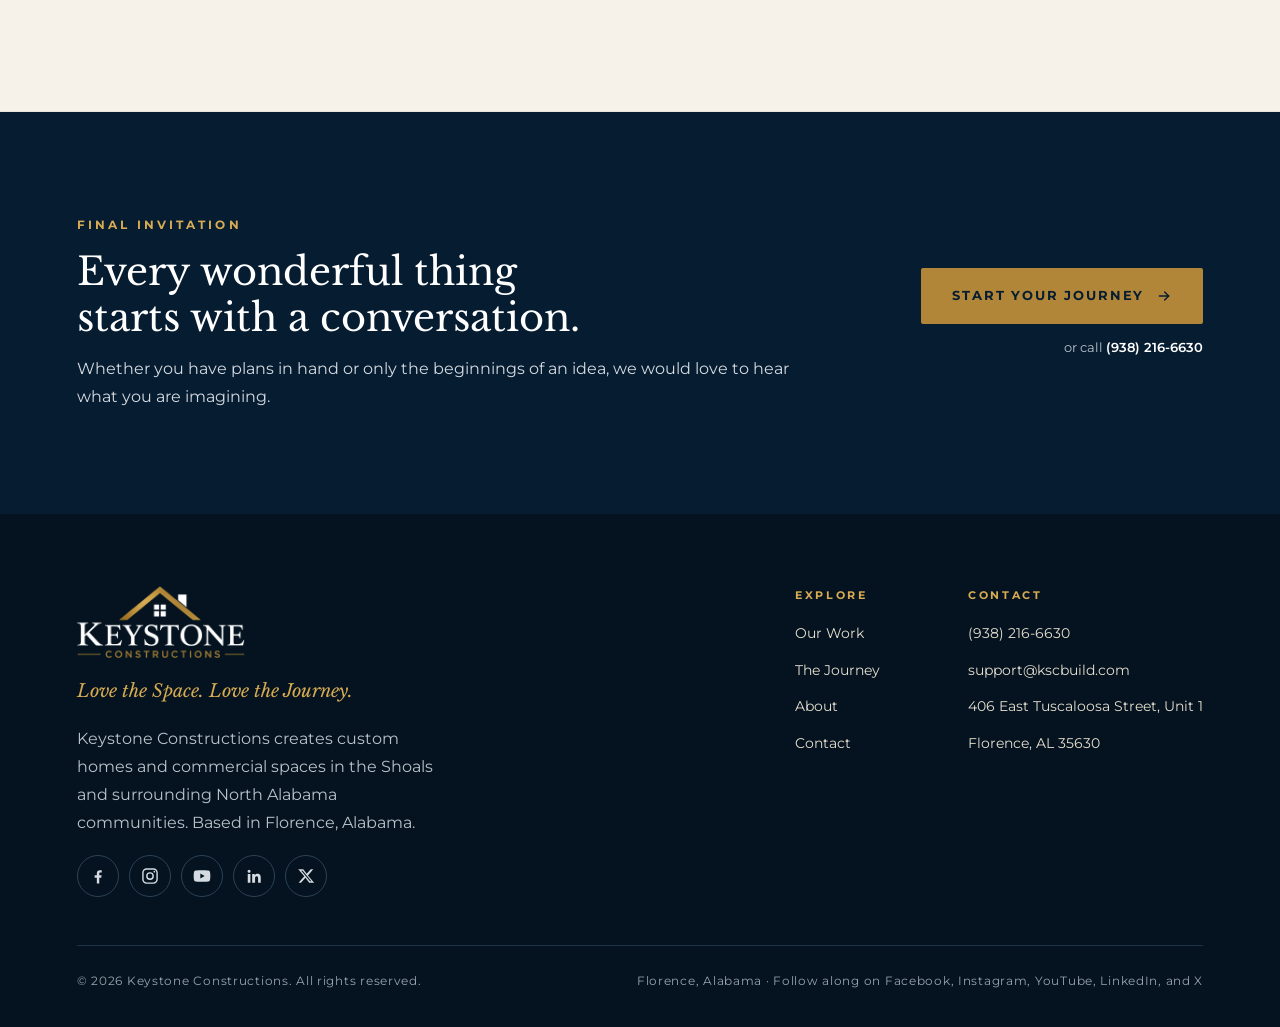
==== commit d08c618f: "Fix footer logo, mobile captions, autoplay timelapse; drop Projects column" ====
--- a/index.html
+++ b/index.html
@@ -50,7 +50,6 @@
 <div class="brandcol"><img src="assets/img/logo-reversed-360.png" srcset="assets/img/logo-reversed-360.png 1x, assets/img/logo-reversed-720.png 2x" width="1162" height="496" alt="Keystone Constructions" loading="lazy"><p class="tagline">Love the Space. Love the Journey.</p><p>Keystone Constructions creates custom homes and commercial spaces in the Shoals and surrounding North Alabama communities. Based in Florence, Alabama.</p><div class="social"><a href="https://www.facebook.com/share/1MYCGWRBaP/?mibextid=wwXIfr" aria-label="Keystone Constructions on Facebook" rel="noopener" target="_blank"><svg viewBox="0 0 24 24" fill=currentColor aria-hidden="true"><path d="M13.5 21v-7h2.4l.4-3h-2.8V9.2c0-.9.3-1.5 1.5-1.5h1.5V5.1c-.3 0-1.2-.1-2.2-.1-2.2 0-3.7 1.3-3.7 3.8V11H8v3h2.6v7z"/></svg></a><a href="https://www.instagram.com/kscbuild" aria-label="Keystone Constructions on Instagram" rel="noopener" target="_blank"><svg viewBox="0 0 24 24" fill=none stroke=currentColor stroke-width=1.7 stroke-linecap=round stroke-linejoin=round aria-hidden="true"><rect x="3.5" y="3.5" width="17" height="17" rx="4.5"/><circle cx="12" cy="12" r="3.8"/><circle cx="17.2" cy="6.8" r="1" fill="currentColor" stroke="none"/></svg></a><a href="https://www.youtube.com/@KSCbuild" aria-label="Keystone Constructions on YouTube" rel="noopener" target="_blank"><svg viewBox="0 0 24 24" fill=currentColor aria-hidden="true"><path d="M21.6 7.2a2.5 2.5 0 0 0-1.8-1.8C18.2 5 12 5 12 5s-6.2 0-7.8.4A2.5 2.5 0 0 0 2.4 7.2 26 26 0 0 0 2 12a26 26 0 0 0 .4 4.8 2.5 2.5 0 0 0 1.8 1.8C5.8 19 12 19 12 19s6.2 0 7.8-.4a2.5 2.5 0 0 0 1.8-1.8A26 26 0 0 0 22 12a26 26 0 0 0-.4-4.8zM10 15V9l5.2 3z"/></svg></a><a href="https://www.linkedin.com/company/keystone-constructions-alabama/" aria-label="Keystone Constructions on LinkedIn" rel="noopener" target="_blank"><svg viewBox="0 0 24 24" fill=currentColor aria-hidden="true"><path d="M4.5 9.5h3.2V20H4.5zM6.1 4.5a1.85 1.85 0 1 1 0 3.7 1.85 1.85 0 0 1 0-3.7zM9.8 9.5h3v1.4c.5-.9 1.6-1.7 3.3-1.7 3.4 0 4 2.2 4 5.1V20h-3.2v-5c0-1.2 0-2.7-1.7-2.7s-1.9 1.3-1.9 2.6V20H9.8z"/></svg></a><a href="https://x.com/kscbuild" aria-label="Keystone Constructions on X" rel="noopener" target="_blank"><svg viewBox="0 0 24 24" fill=currentColor aria-hidden="true"><path d="M17.8 4h2.9l-6.4 7.3L21.8 20h-5.9l-4.6-5.9L6 20H3.1l6.8-7.8L2.7 4h6l4.1 5.4zm-1 14.3h1.6L8 5.6H6.3z"/></svg></a></div></div>
 <div class="cols">
 <div class="col"><span class="k">Explore</span><ul><li><a href="our-work/">Our Work</a></li><li><a href="the-journey/">The Journey</a></li><li><a href="about/">About</a></li><li><a href="contact/">Contact</a></li></ul></div>
-<div class="col"><span class="k">Projects</span><ul><li><a href="our-work/#carron-lane">228 Carron Lane</a></li><li><a href="our-work/#shoals-medical-park">Shoals Medical Park</a></li><li><a href="our-work/#under-construction">Under construction</a></li></ul></div>
 <div class="col"><span class="k">Contact</span><ul><li><a href="tel:+19382166630">(938) 216-6630</a></li><li><a href="mailto:support@kscbuild.com">support@kscbuild.com</a></li><li><span>406 East Tuscaloosa Street, Unit 1</span></li><li><span>Florence, AL 35630</span></li></ul></div>
 </div></div>
 <div class="bottom"><span>© <span data-year>2026</span> Keystone Constructions. All rights reserved.</span><span>Florence, Alabama · Follow along on Facebook, Instagram, YouTube, LinkedIn, and X</span></div>
--- a/assets/css/styles.css
+++ b/assets/css/styles.css
@@ -66,7 +66,7 @@
 .topbar .l,.topbar .r{display:flex;gap:24px;align-items:center}
 .site-header{background:#fff;border-bottom:1px solid var(--rule);position:sticky;top:0;z-index:50}
 .site-header .wrap{display:flex;align-items:center;justify-content:space-between;min-height:88px;gap:24px}
-.brand img{height:56px;width:auto}
+.brand img{height:56px;width:auto;max-width:200px;object-fit:contain}
 .nav{display:flex;align-items:center;gap:36px}
 .nav ul{list-style:none;margin:0;padding:0;display:flex;gap:28px}
 .nav a.navlink{font-size:12px;font-weight:600;letter-spacing:.14em;text-transform:uppercase;padding:6px 0;border-bottom:2px solid transparent}
@@ -147,7 +147,10 @@
 .tile figcaption{position:absolute;left:0;bottom:0;background:var(--navy);color:#fff;padding:14px 20px;display:flex;flex-direction:column;gap:2px;max-width:calc(100% - 24px)}
 .tile figcaption .t{font-family:var(--serif);font-size:16px}
 .tile figcaption .s{font-size:12px;letter-spacing:.06em;color:var(--gold-l)}
-.tile.has-controls figcaption{bottom:auto;top:0}
+.caption-below{display:flex;flex-direction:column;gap:2px;padding:12px 0 0;border-top:2px solid var(--gold);margin-top:12px}
+.caption-below .t{font-family:var(--serif);font-size:18px;color:var(--navy)}
+.caption-below .s{font-size:12px;letter-spacing:.06em;color:var(--gold-t)}
+@media (max-width:700px){.tile figcaption{padding:8px 12px;max-width:min(78%,320px);gap:1px}.tile figcaption .t{font-size:14px}.tile figcaption .s{font-size:10px;letter-spacing:.04em}}
 .tile video.timelapse{background:#000}
 
 /* Split (navy) */
@@ -259,9 +262,9 @@
 .site-footer{background:var(--navy-2);color:#B9C2CB;padding:72px 0 36px}
 .site-footer .top{display:grid;grid-template-columns:minmax(0,360px) 1fr;gap:48px}
 .site-footer .brandcol{display:flex;flex-direction:column;gap:18px}
-.site-footer .brandcol img{height:72px;width:auto}
+.site-footer .brandcol img{height:72px;width:auto;align-self:flex-start;max-width:260px;object-fit:contain}
 .site-footer .tagline{font-family:var(--serif);font-style:italic;font-size:18px;color:var(--gold-l)}
-.site-footer .cols{display:grid;grid-template-columns:repeat(3,auto);gap:48px 72px;justify-content:end}
+.site-footer .cols{display:grid;grid-template-columns:repeat(2,auto);gap:48px 88px;justify-content:end}
 .site-footer .col{display:flex;flex-direction:column;gap:12px;font-size:14px}
 .site-footer .col .k{font-size:11px;font-weight:700;letter-spacing:.24em;text-transform:uppercase;color:var(--gold-l);margin-bottom:4px}
 .site-footer .col a,.site-footer .col span{color:#E6DFD0}
@@ -272,7 +275,7 @@
 .social a:hover{border-color:var(--gold-l);color:var(--gold-l)}
 .social svg{width:20px;height:20px}
 .site-footer .bottom{margin-top:48px;padding-top:24px;border-top:1px solid #1D3246;display:flex;justify-content:space-between;gap:16px;flex-wrap:wrap;font-size:12px;letter-spacing:.06em;color:#98A4B0}
-@media (max-width:900px){.site-footer .top{grid-template-columns:1fr}.site-footer .cols{justify-content:start;grid-template-columns:repeat(2,auto)}}
+@media (max-width:900px){.site-footer .top{grid-template-columns:1fr}.site-footer .cols{justify-content:start;grid-template-columns:repeat(2,auto)}.site-footer .brandcol img{height:60px}}
 @media (max-width:520px){.site-footer .cols{grid-template-columns:1fr}}
 
 /* Utilities */
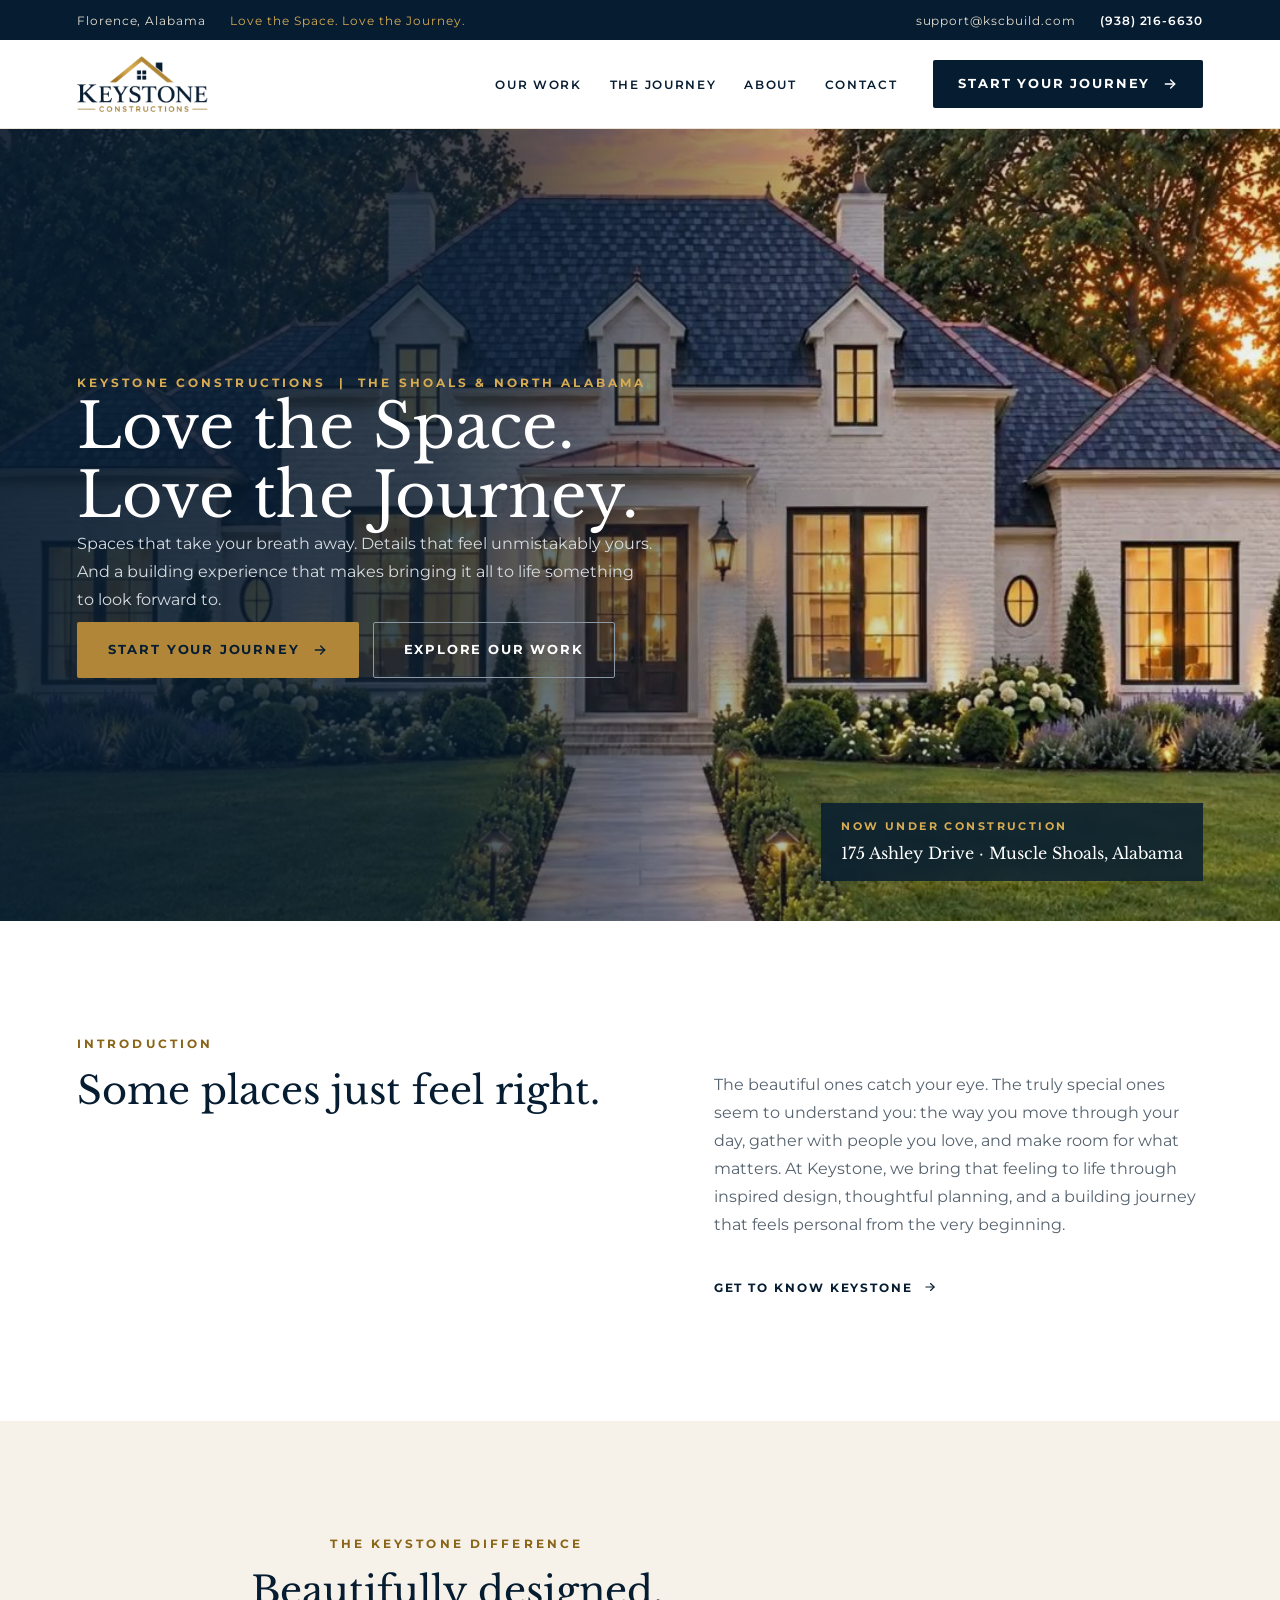
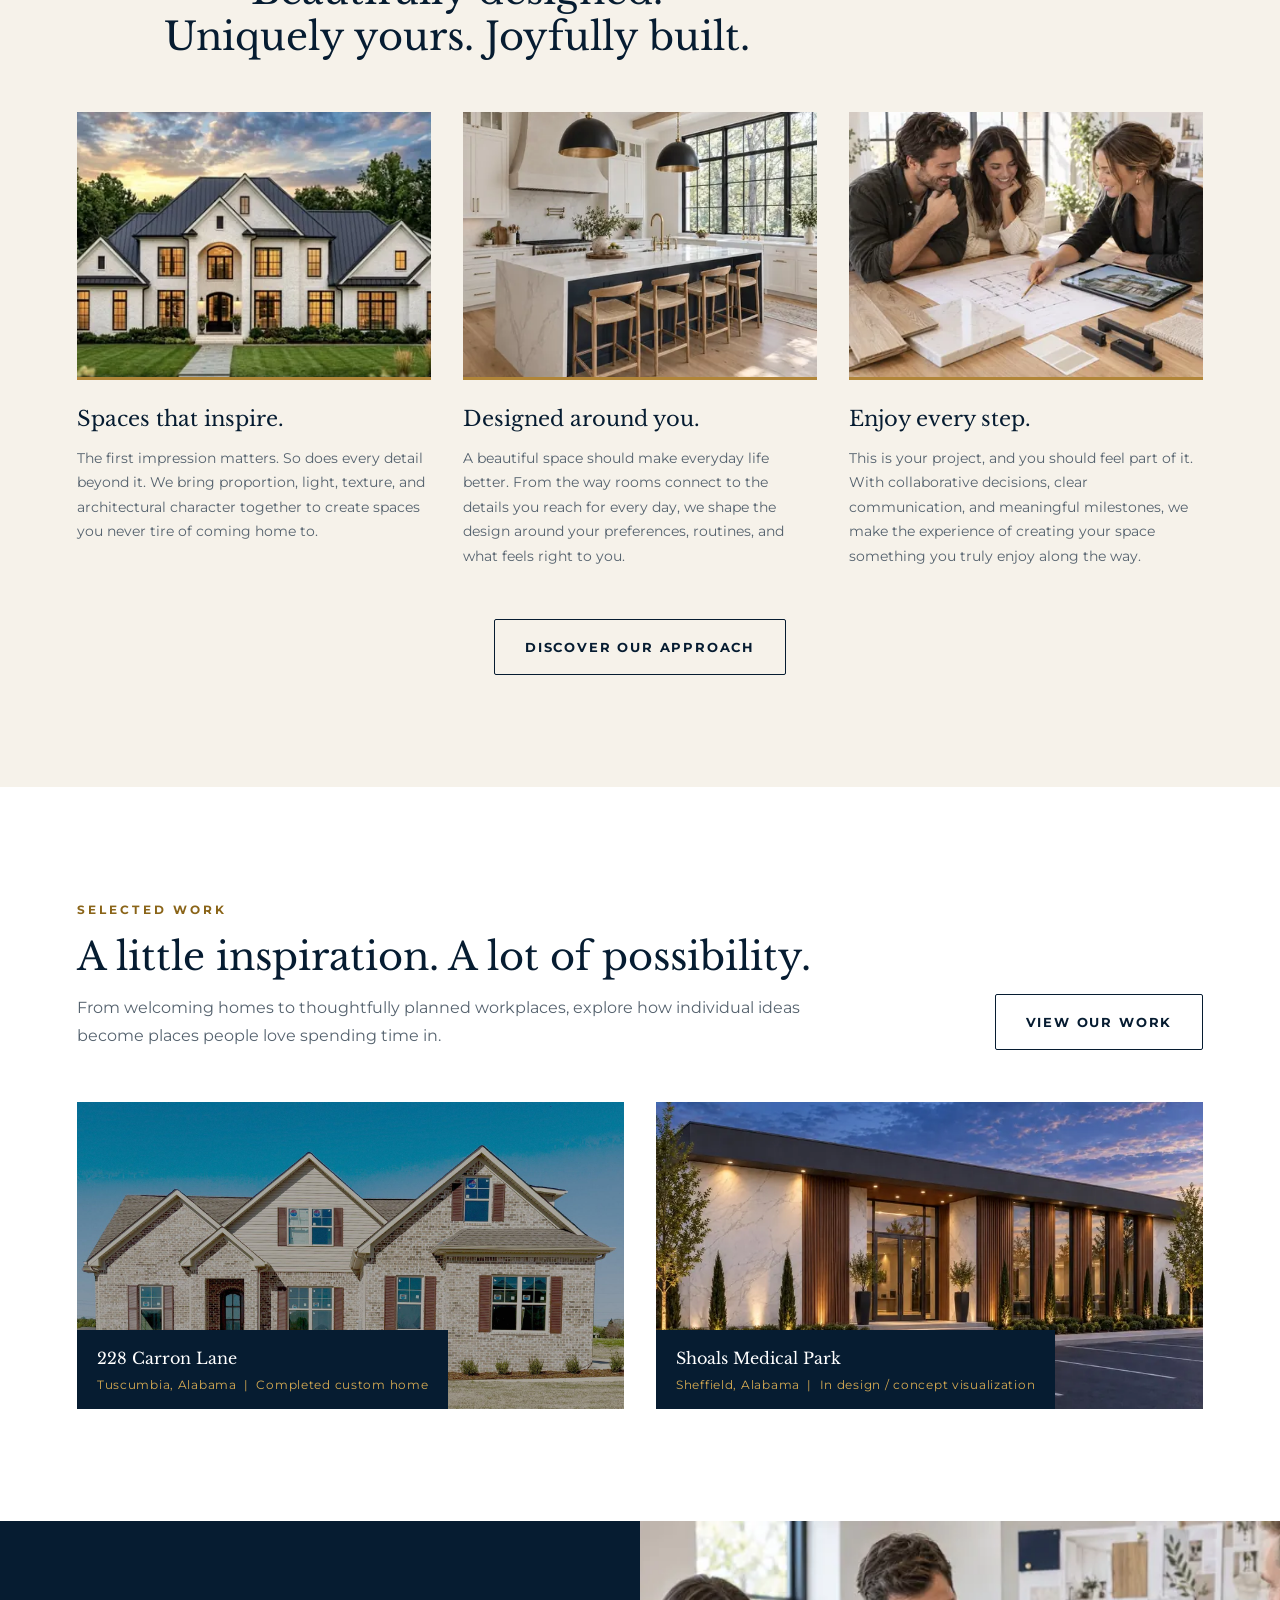
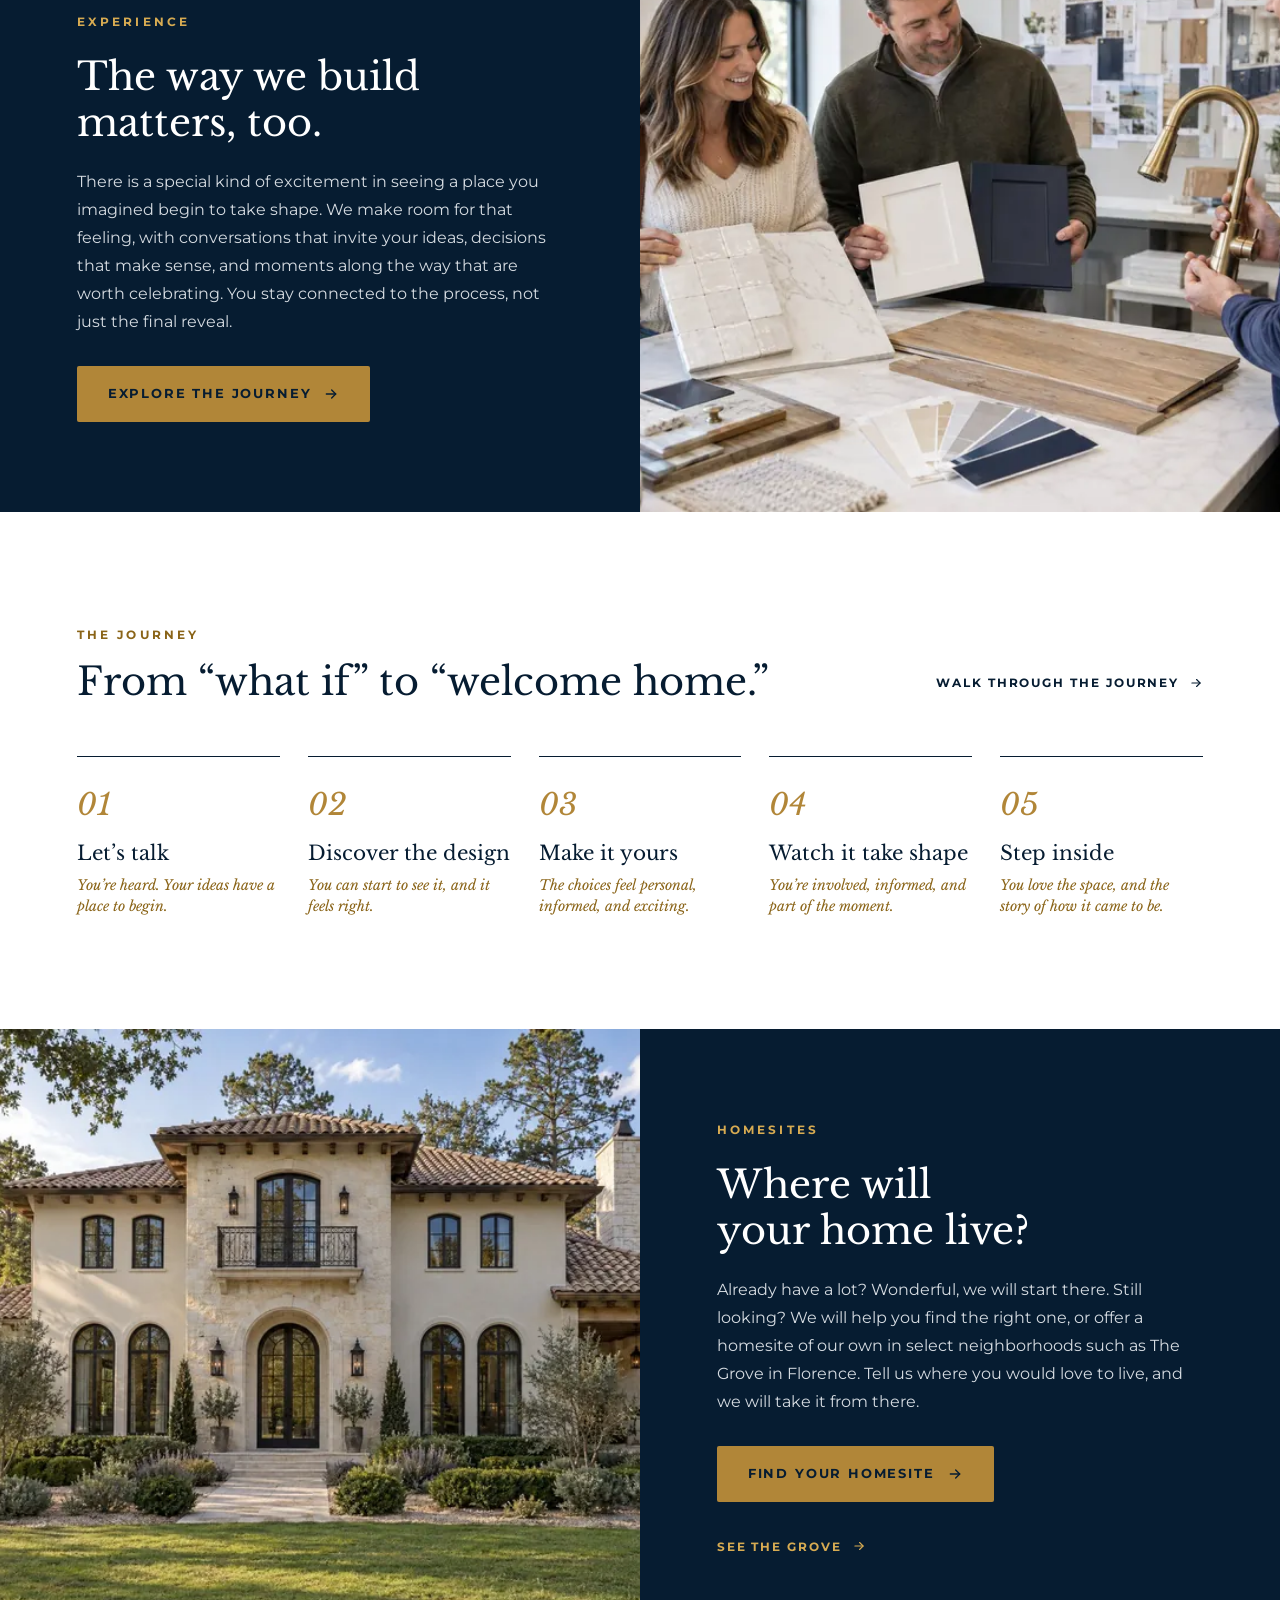
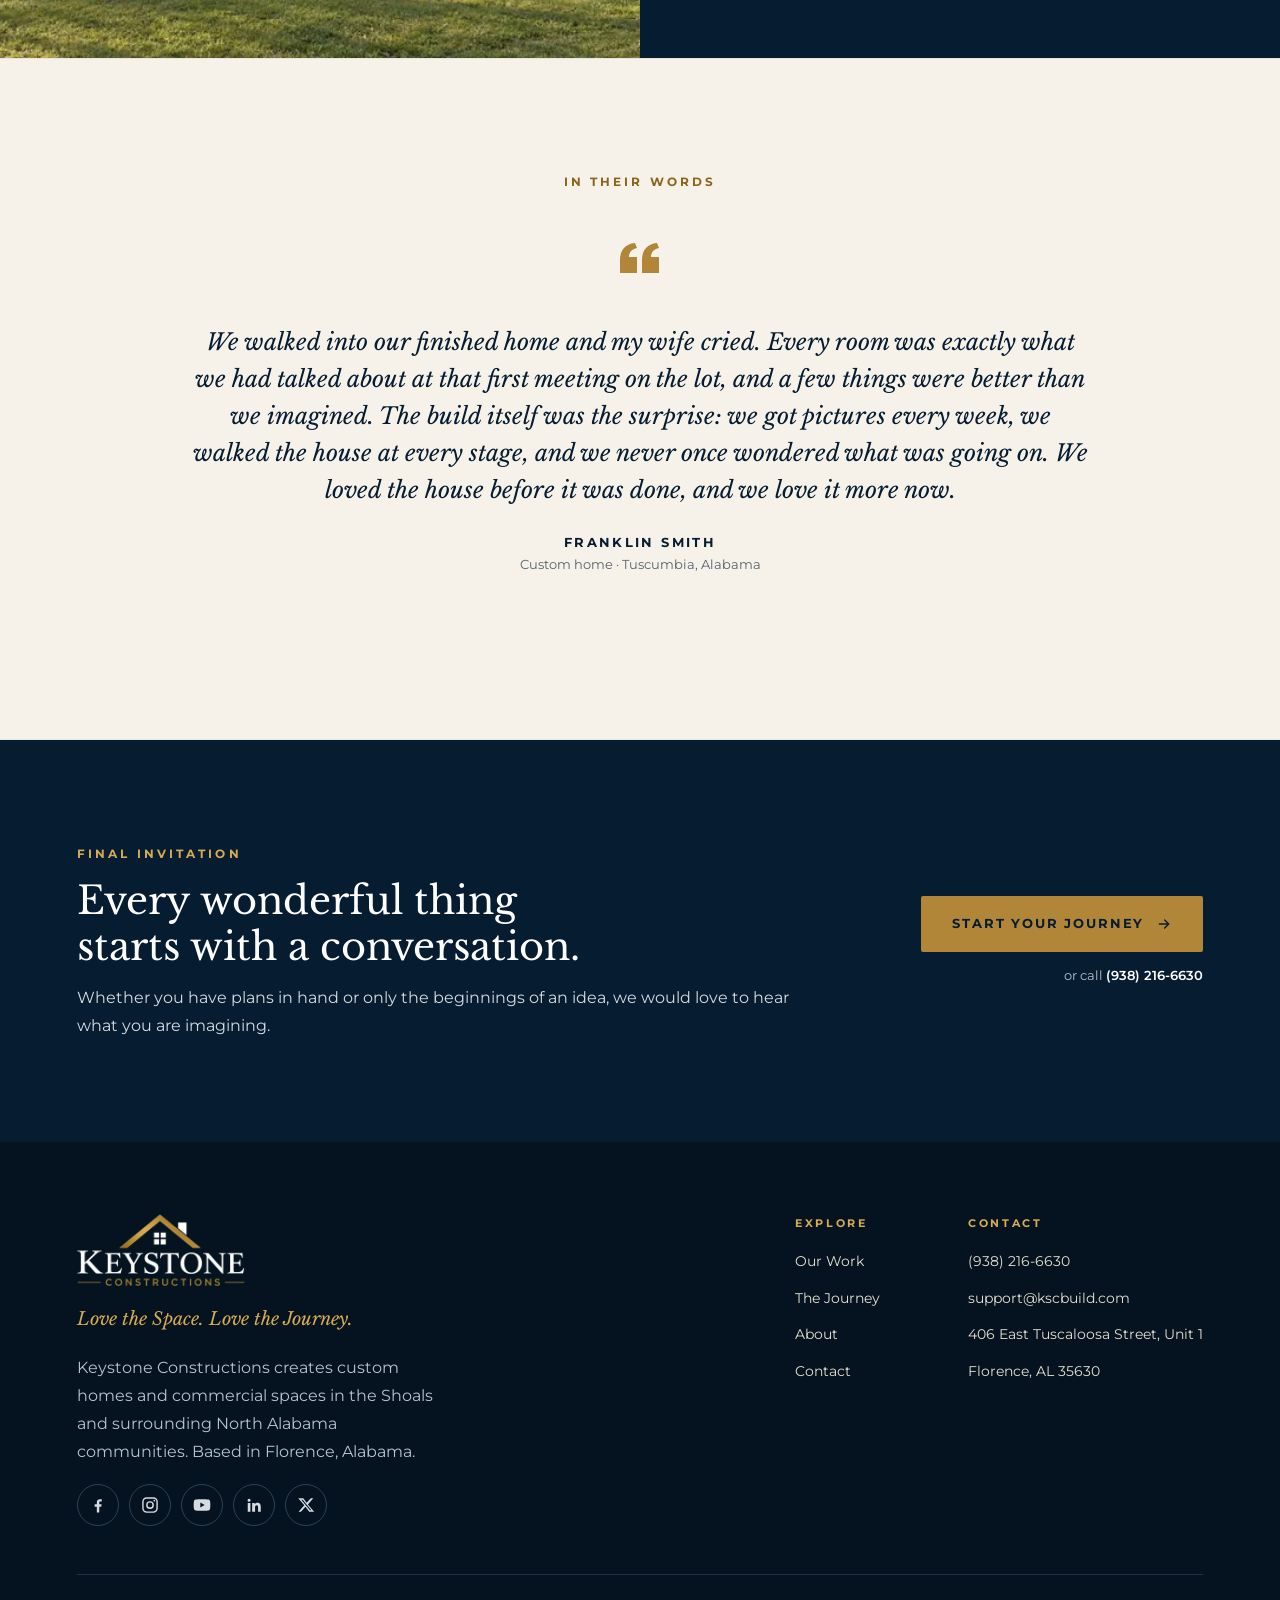
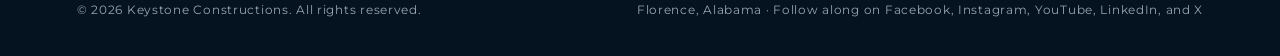
==== commit 4edca3a7: "Homesites: remove remodeling, add lot-match offer, lead-source fields and /grove/ page Co-Authored-B" ====
--- a/index.html
+++ b/index.html
@@ -20,7 +20,7 @@
 <link rel="preload" as="image" href="assets/img/logo-360.png">
 <link rel="stylesheet" href="assets/css/styles.css">
 <link rel="stylesheet" href="https://fonts.googleapis.com/css2?family=Libre+Baskerville:ital,wght@0,400;0,700;1,400&family=Montserrat:wght@400;500;600;700&display=swap">
-<script type="application/ld+json">[{"@context":"https://schema.org","@type":["HomeAndConstructionBusiness","GeneralContractor"],"@id":"https://kscbuild.com/#business","name":"Keystone Constructions","alternateName":"KSC","url":"https://kscbuild.com/","logo":"https://kscbuild.com/assets/img/logo-720.png","image":"https://kscbuild.com/assets/img/og-keystone.jpg","slogan":"Love the Space. Love the Journey.","description":"Design-led custom homes and commercial spaces in the Shoals and North Alabama. Beautifully designed, uniquely yours, and a joy to create.","telephone":"+19382166630","email":"support@kscbuild.com","address":{"@type":"PostalAddress","streetAddress":"406 East Tuscaloosa Street, Unit 1","addressLocality":"Florence","addressRegion":"AL","postalCode":"35630","addressCountry":"US"},"areaServed":[{"@type":"City","name":"Florence, Alabama"},{"@type":"City","name":"Muscle Shoals, Alabama"},{"@type":"City","name":"Sheffield, Alabama"},{"@type":"City","name":"Tuscumbia, Alabama"},{"@type":"AdministrativeArea","name":"The Shoals, Alabama"},{"@type":"AdministrativeArea","name":"North Alabama"}],"founder":{"@type":"Person","name":"Zaman Shah","jobTitle":"Founder","image":"https://kscbuild.com/assets/img/zaman-shah-780.jpg"},"knowsAbout":["Custom home building","Residential construction","Renovations and additions","Residential development","Commercial construction","Medical office buildings","Design-build"],"makesOffer":[{"@type":"Offer","itemOffered":{"@type":"Service","name":"Custom homes","areaServed":"North Alabama"}},{"@type":"Offer","itemOffered":{"@type":"Service","name":"Renovations & additions","areaServed":"North Alabama"}},{"@type":"Offer","itemOffered":{"@type":"Service","name":"Residential communities","areaServed":"North Alabama"}},{"@type":"Offer","itemOffered":{"@type":"Service","name":"Commercial spaces","areaServed":"North Alabama"}}],"sameAs":["https://www.facebook.com/share/1MYCGWRBaP/?mibextid=wwXIfr","https://www.instagram.com/kscbuild","https://www.youtube.com/@KSCbuild","https://www.linkedin.com/company/keystone-constructions-alabama/","https://x.com/kscbuild"],"priceRange":"$$$"},{"@context":"https://schema.org","@type":"WebSite","@id":"https://kscbuild.com/#website","url":"https://kscbuild.com/","name":"Keystone Constructions","publisher":{"@id":"https://kscbuild.com/#business"},"inLanguage":"en-US"},{"@context":"https://schema.org","@type":"WebPage","@id":"https://kscbuild.com/#webpage","url":"https://kscbuild.com/","name":"Keystone Constructions | Custom Homes & Commercial Building in North Alabama","description":"Design-led custom homes and commercial spaces in the Shoals and North Alabama. Beautifully designed, uniquely yours, and a joy to create.","isPartOf":{"@id":"https://kscbuild.com/#website"},"about":{"@id":"https://kscbuild.com/#business"},"inLanguage":"en-US"}]</script>
+<script type="application/ld+json">[{"@context":"https://schema.org","@type":["HomeAndConstructionBusiness","GeneralContractor"],"@id":"https://kscbuild.com/#business","name":"Keystone Constructions","alternateName":"KSC","url":"https://kscbuild.com/","logo":"https://kscbuild.com/assets/img/logo-720.png","image":"https://kscbuild.com/assets/img/og-keystone.jpg","slogan":"Love the Space. Love the Journey.","description":"Design-led custom homes and commercial spaces in the Shoals and North Alabama. Beautifully designed, uniquely yours, and a joy to create.","telephone":"+19382166630","email":"support@kscbuild.com","address":{"@type":"PostalAddress","streetAddress":"406 East Tuscaloosa Street, Unit 1","addressLocality":"Florence","addressRegion":"AL","postalCode":"35630","addressCountry":"US"},"areaServed":[{"@type":"City","name":"Florence, Alabama"},{"@type":"City","name":"Muscle Shoals, Alabama"},{"@type":"City","name":"Sheffield, Alabama"},{"@type":"City","name":"Tuscumbia, Alabama"},{"@type":"AdministrativeArea","name":"The Shoals, Alabama"},{"@type":"AdministrativeArea","name":"North Alabama"}],"founder":{"@type":"Person","name":"Zaman Shah","jobTitle":"Founder","image":"https://kscbuild.com/assets/img/zaman-shah-780.jpg"},"knowsAbout":["Custom home building","Residential construction","Homesite selection","Residential development","Commercial construction","Medical office buildings","Design-build"],"makesOffer":[{"@type":"Offer","itemOffered":{"@type":"Service","name":"Custom homes","areaServed":"North Alabama"}},{"@type":"Offer","itemOffered":{"@type":"Service","name":"Homesite search and lot matching","areaServed":"North Alabama"}},{"@type":"Offer","itemOffered":{"@type":"Service","name":"Residential communities","areaServed":"North Alabama"}},{"@type":"Offer","itemOffered":{"@type":"Service","name":"Commercial spaces","areaServed":"North Alabama"}}],"sameAs":["https://www.facebook.com/share/1MYCGWRBaP/?mibextid=wwXIfr","https://www.instagram.com/kscbuild","https://www.youtube.com/@KSCbuild","https://www.linkedin.com/company/keystone-constructions-alabama/","https://x.com/kscbuild"],"priceRange":"$$$"},{"@context":"https://schema.org","@type":"WebSite","@id":"https://kscbuild.com/#website","url":"https://kscbuild.com/","name":"Keystone Constructions","publisher":{"@id":"https://kscbuild.com/#business"},"inLanguage":"en-US"},{"@context":"https://schema.org","@type":"WebPage","@id":"https://kscbuild.com/#webpage","url":"https://kscbuild.com/","name":"Keystone Constructions | Custom Homes & Commercial Building in North Alabama","description":"Design-led custom homes and commercial spaces in the Shoals and North Alabama. Beautifully designed, uniquely yours, and a joy to create.","isPartOf":{"@id":"https://kscbuild.com/#website"},"about":{"@id":"https://kscbuild.com/#business"},"inLanguage":"en-US"}]</script>
 </head>
 <body>
 <a class="skip" href="#main">Skip to content</a>
@@ -41,6 +41,7 @@
 <section class="section"><div class="wrap stack"><div class="head-row"><div class="head"><p class="eyebrow">Selected work</p><h2 class="h2">A little inspiration. A lot of possibility.</h2><p class="body">From welcoming homes to thoughtfully planned workplaces, explore how individual ideas become places people love spending time in.</p></div><a class="btn btn-outline" href="our-work/">View our work</a></div><div class="grid grid-2"><figure class="tile ratio-16x9"><video data-ambient muted loop playsinline autoplay preload="metadata" poster="assets/img/carron-lane-1800.jpg" aria-label="Video of 228 Carron Lane, a completed Keystone custom home in Tuscumbia, Alabama" tabindex="-1"><source src="assets/video/carron-lane-reel.mp4" type="video/mp4"></video><figcaption><span class="t">228 Carron Lane</span><span class="s">Tuscumbia, Alabama &nbsp;|&nbsp; Completed custom home</span></figcaption></figure><figure class="tile ratio-16x9 zoom"><picture><source type="image/webp" srcset="assets/img/shoals-medical-park-480.webp 480w, assets/img/shoals-medical-park-800.webp 800w, assets/img/shoals-medical-park-1200.webp 1200w, assets/img/shoals-medical-park-1600.webp 1600w" sizes="(max-width: 900px) 100vw, 50vw"><img src="assets/img/shoals-medical-park-1600.jpg" srcset="assets/img/shoals-medical-park-480.jpg 480w, assets/img/shoals-medical-park-800.jpg 800w, assets/img/shoals-medical-park-1200.jpg 1200w, assets/img/shoals-medical-park-1600.jpg 1600w" sizes="(max-width: 900px) 100vw, 50vw" width="1600" height="1406" alt="Concept visualization of Shoals Medical Park, a planned medical office building in Sheffield, Alabama" loading="lazy" decoding="async"></picture><figcaption><span class="t">Shoals Medical Park</span><span class="s">Sheffield, Alabama &nbsp;|&nbsp; In design / concept visualization</span></figcaption></figure></div></div></section>
 <section class="split"><div class="text"><p class="eyebrow on-dark">Experience</p><h2 class="h2">The way we build matters, too.</h2><p class="body on-dark">There is a special kind of excitement in seeing a place you imagined begin to take shape. We make room for that feeling, with conversations that invite your ideas, decisions that make sense, and moments along the way that are worth celebrating. You stay connected to the process, not just the final reveal.</p><div class="mt-8"><a class="btn btn-gold" href="the-journey/">Explore the journey<svg viewBox="0 0 24 24" fill="none" stroke="currentColor" stroke-width="2" stroke-linecap="round" stroke-linejoin="round" aria-hidden="true"><path d="M5 12h14"/><path d="M13 6l6 6-6 6"/></svg></a></div></div><div class="pic"><picture><source type="image/webp" srcset="assets/img/journey-3-make-it-yours-480.webp 480w, assets/img/journey-3-make-it-yours-800.webp 800w, assets/img/journey-3-make-it-yours-1200.webp 1200w, assets/img/journey-3-make-it-yours-1600.webp 1600w, assets/img/journey-3-make-it-yours-1800.webp 1800w" sizes="(max-width: 900px) 100vw, 50vw"><img src="assets/img/journey-3-make-it-yours-1800.jpg" srcset="assets/img/journey-3-make-it-yours-480.jpg 480w, assets/img/journey-3-make-it-yours-800.jpg 800w, assets/img/journey-3-make-it-yours-1200.jpg 1200w, assets/img/journey-3-make-it-yours-1600.jpg 1600w, assets/img/journey-3-make-it-yours-1800.jpg 1800w" sizes="(max-width: 900px) 100vw, 50vw" width="1800" height="1200" alt="Clients reviewing material samples with their designer" loading="lazy" decoding="async"></picture></div></section>
 <section class="section"><div class="wrap stack"><div class="head-row"><div class="head"><p class="eyebrow">The journey</p><h2 class="h2">From “what if” to “welcome home.”</h2></div><a class="link" href="the-journey/">Walk through the journey<svg viewBox="0 0 24 24" fill="none" stroke="currentColor" stroke-width="2" stroke-linecap="round" stroke-linejoin="round" aria-hidden="true"><path d="M5 12h14"/><path d="M13 6l6 6-6 6"/></svg></a></div><div class="grid grid-5"><div class="preview-step"><span class="num">01</span><h3>Let’s talk</h3><p class="feel" style="font-size:14px">You’re heard. Your ideas have a place to begin.</p></div><div class="preview-step"><span class="num">02</span><h3>Discover the design</h3><p class="feel" style="font-size:14px">You can start to see it, and it feels right.</p></div><div class="preview-step"><span class="num">03</span><h3>Make it yours</h3><p class="feel" style="font-size:14px">The choices feel personal, informed, and exciting.</p></div><div class="preview-step"><span class="num">04</span><h3>Watch it take shape</h3><p class="feel" style="font-size:14px">You’re involved, informed, and part of the moment.</p></div><div class="preview-step"><span class="num">05</span><h3>Step inside</h3><p class="feel" style="font-size:14px">You love the space, and the story of how it came to be.</p></div></div></div></section>
+<section class="split flip"><div class="text"><p class="eyebrow on-dark">Homesites</p><h2 class="h2">Where will your home live?</h2><p class="body on-dark">Already have a lot? Wonderful, we will start there. Still looking? We will help you find the right one, or offer a homesite of our own in select neighborhoods such as The Grove in Florence. Tell us where you would love to live, and we will take it from there.</p><div class="mt-8"><a class="btn btn-gold" href="contact/?homesite=find#inquiry">Find your homesite<svg viewBox="0 0 24 24" fill="none" stroke="currentColor" stroke-width="2" stroke-linecap="round" stroke-linejoin="round" aria-hidden="true"><path d="M5 12h14"/><path d="M13 6l6 6-6 6"/></svg></a></div><a class="link on-dark" href="grove/">See The Grove<svg viewBox="0 0 24 24" fill="none" stroke="currentColor" stroke-width="2" stroke-linecap="round" stroke-linejoin="round" aria-hidden="true"><path d="M5 12h14"/><path d="M13 6l6 6-6 6"/></svg></a></div><div class="pic"><picture><source type="image/webp" srcset="assets/img/stucco-limestone-480.webp 480w, assets/img/stucco-limestone-800.webp 800w, assets/img/stucco-limestone-1200.webp 1200w, assets/img/stucco-limestone-1600.webp 1600w, assets/img/stucco-limestone-1800.webp 1800w" sizes="(max-width: 900px) 100vw, 50vw"><img src="assets/img/stucco-limestone-1800.jpg" srcset="assets/img/stucco-limestone-480.jpg 480w, assets/img/stucco-limestone-800.jpg 800w, assets/img/stucco-limestone-1200.jpg 1200w, assets/img/stucco-limestone-1600.jpg 1600w, assets/img/stucco-limestone-1800.jpg 1800w" sizes="(max-width: 900px) 100vw, 50vw" width="1800" height="1200" alt="Stucco and limestone home with arched black steel windows" loading="lazy" decoding="async"></picture></div></section>
 <section class="testimonials section" data-carousel aria-label="Client testimonials"><div class="wrap stack center"><p class="eyebrow">In their words</p><svg class="quote-mark" viewBox="0 0 40 30" aria-hidden="true"><path d="M0 30V17C0 7 5 1 15 0l2 5c-5 1-8 4-8 9h8v16H0zm22 0V17c0-10 5-16 15-17l2 5c-5 1-8 4-8 9h8v16H22z"/></svg><div class="track"><blockquote class=active aria-hidden="false"><p class="q">We walked into our finished home and my wife cried. Every room was exactly what we had talked about at that first meeting on the lot, and a few things were better than we imagined. The build itself was the surprise: we got pictures every week, we walked the house at every stage, and we never once wondered what was going on. We loved the house before it was done, and we love it more now.</p><footer><div class="who">Franklin Smith</div><div class="where">Custom home · Tuscumbia, Alabama</div></footer></blockquote></div><div class="dots" role="tablist"></div>
 <!-- Additional client testimonials can be added as <blockquote> elements inside .track once written approval is on file. --></div></section>
 <section class="cta-band"><div class="wrap"><div class="copy"><p class="eyebrow on-dark">Final invitation</p><h2 class="h2">Every wonderful thing starts with a conversation.</h2><p class="body on-dark">Whether you have plans in hand or only the beginnings of an idea, we would love to hear what you are imagining.</p></div><div class="act"><a class="btn btn-gold" href="contact/#inquiry">Start your journey<svg viewBox="0 0 24 24" fill="none" stroke="currentColor" stroke-width="2" stroke-linecap="round" stroke-linejoin="round" aria-hidden="true"><path d="M5 12h14"/><path d="M13 6l6 6-6 6"/></svg></a><span class="or">or call <a href="tel:+19382166630">(938) 216-6630</a></span></div></div></section>
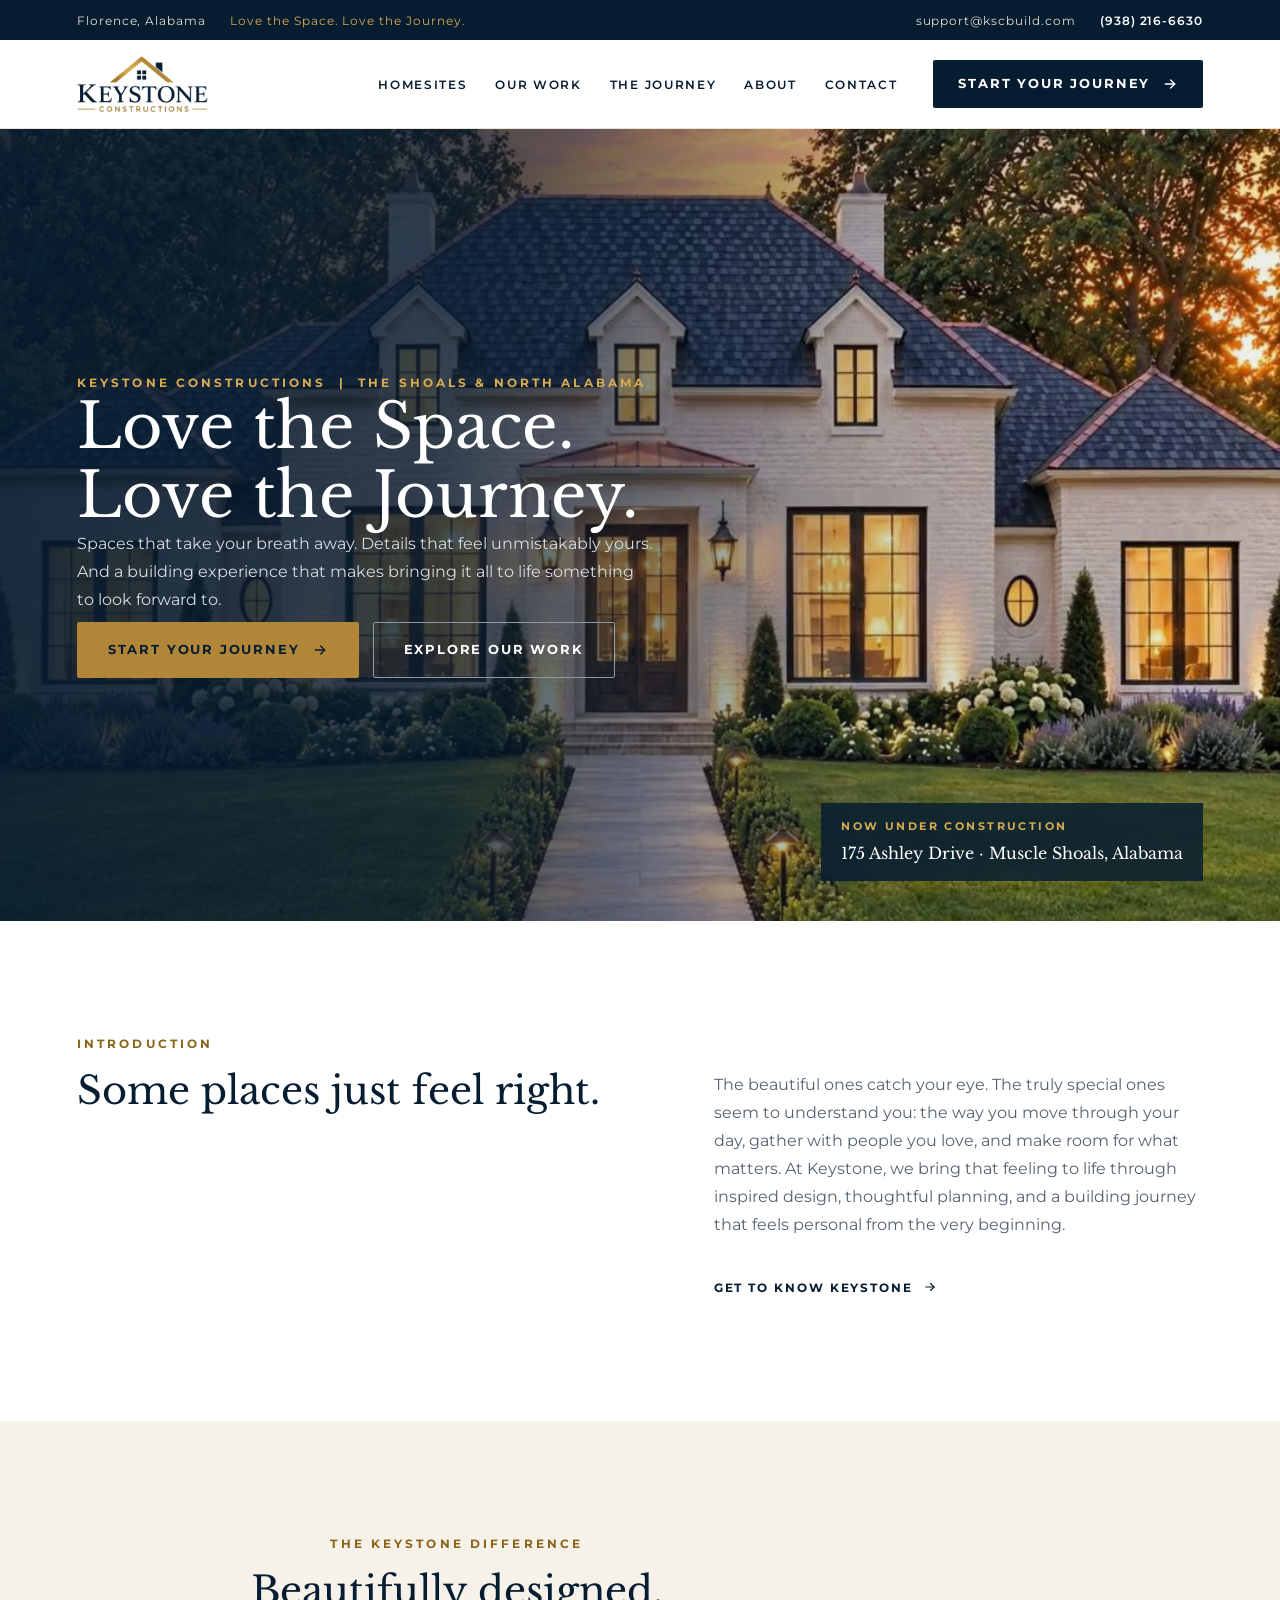
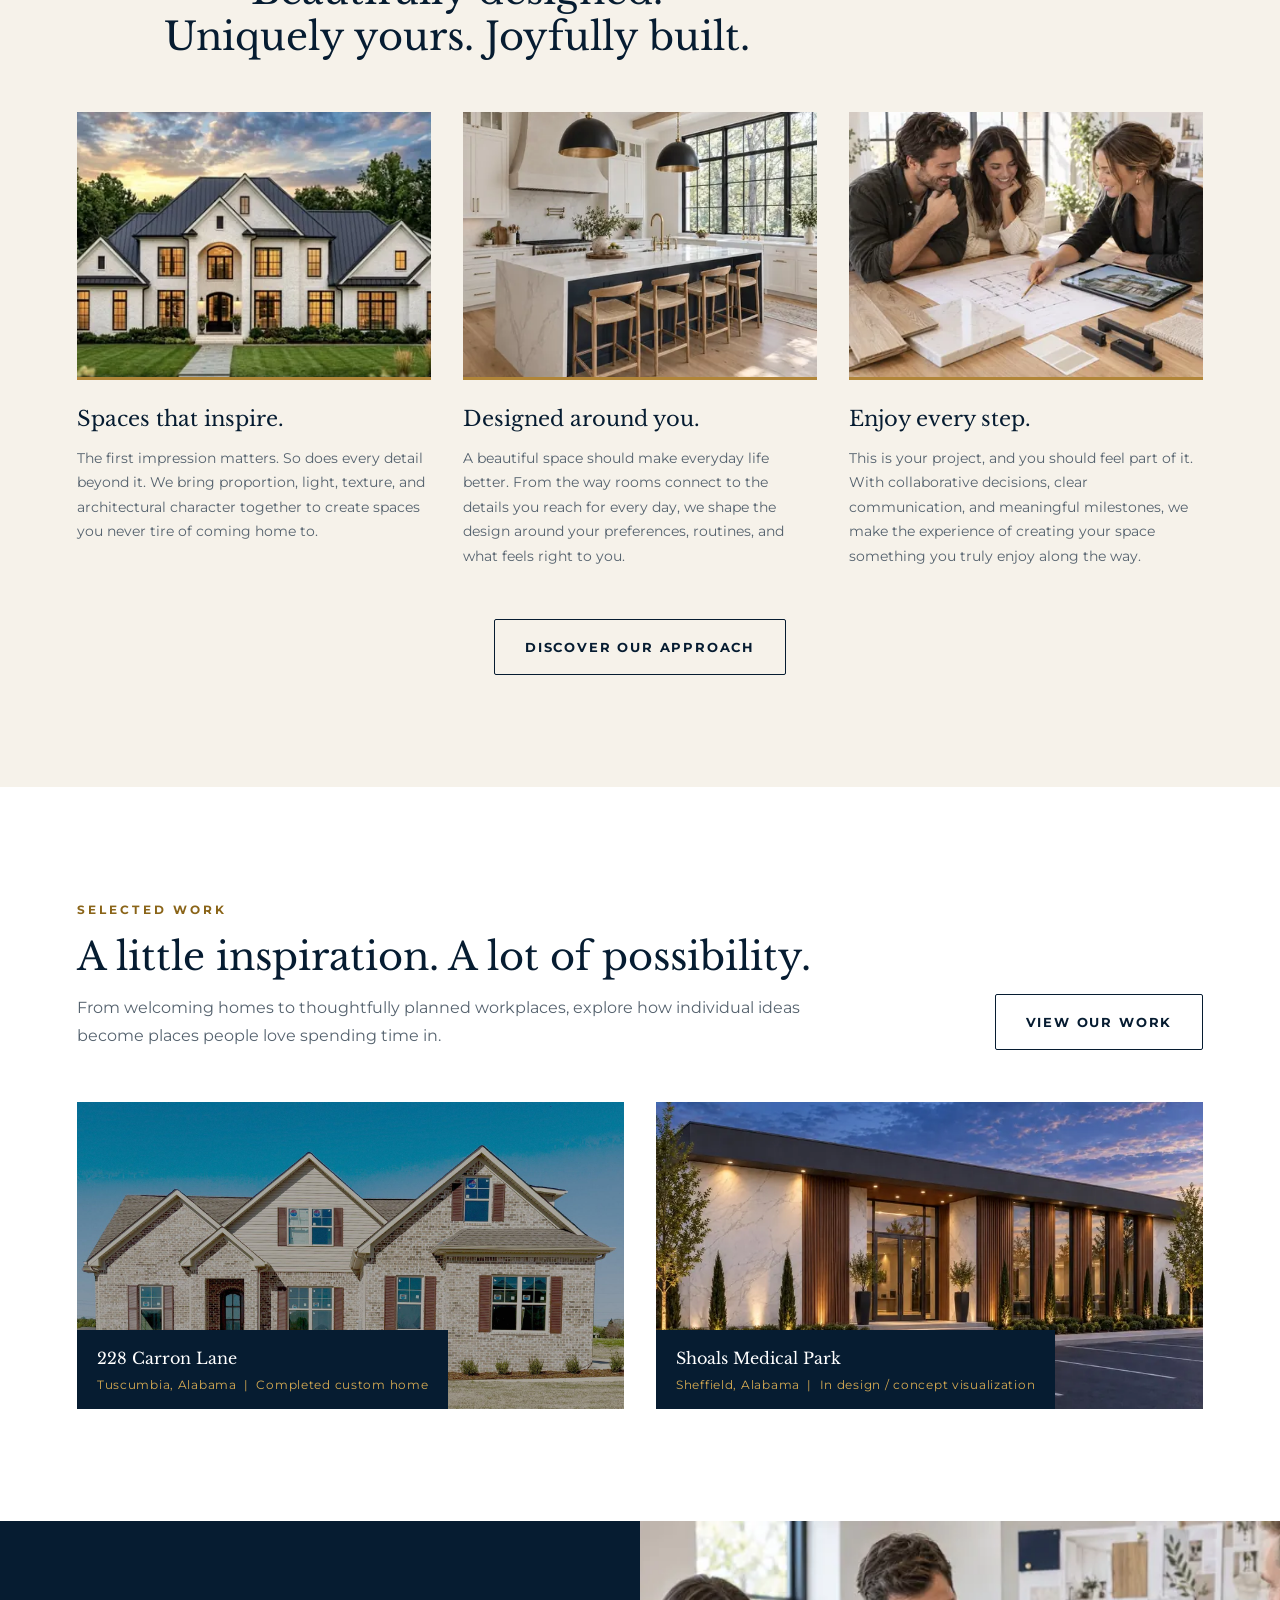
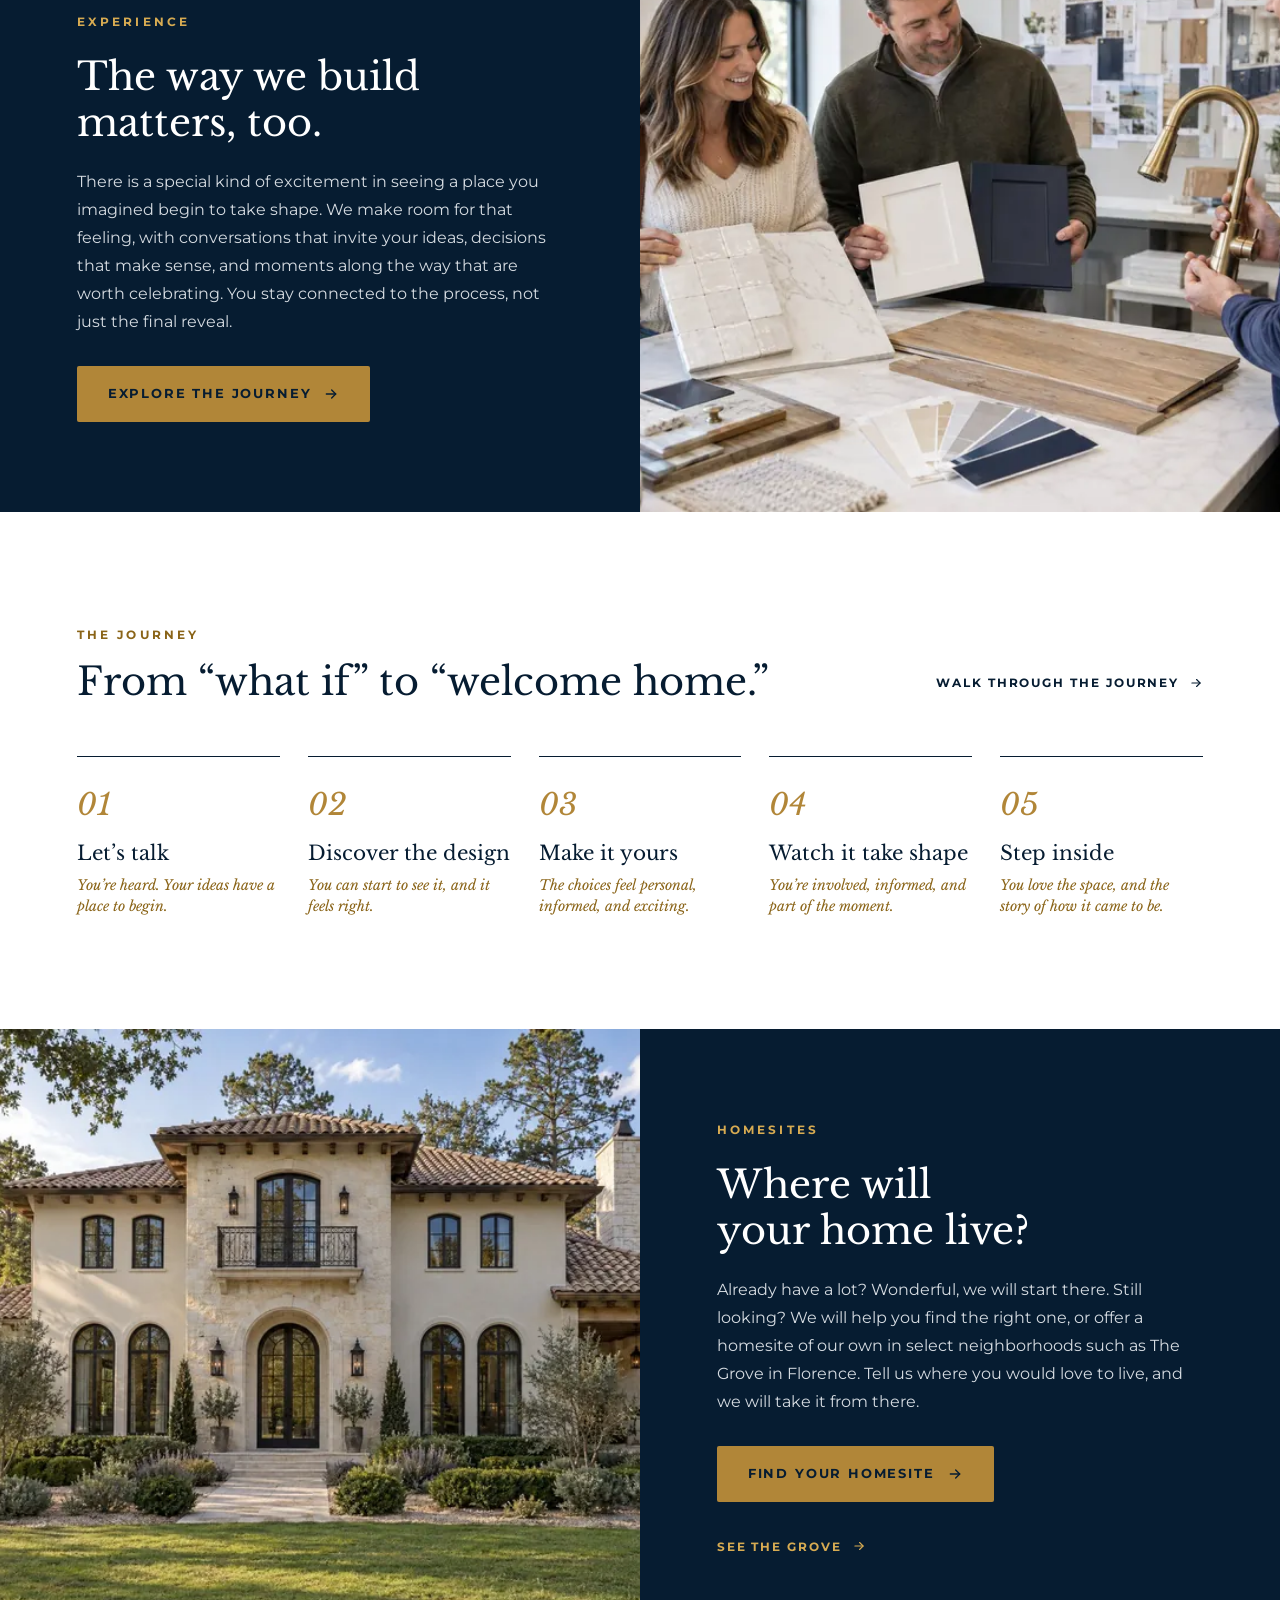
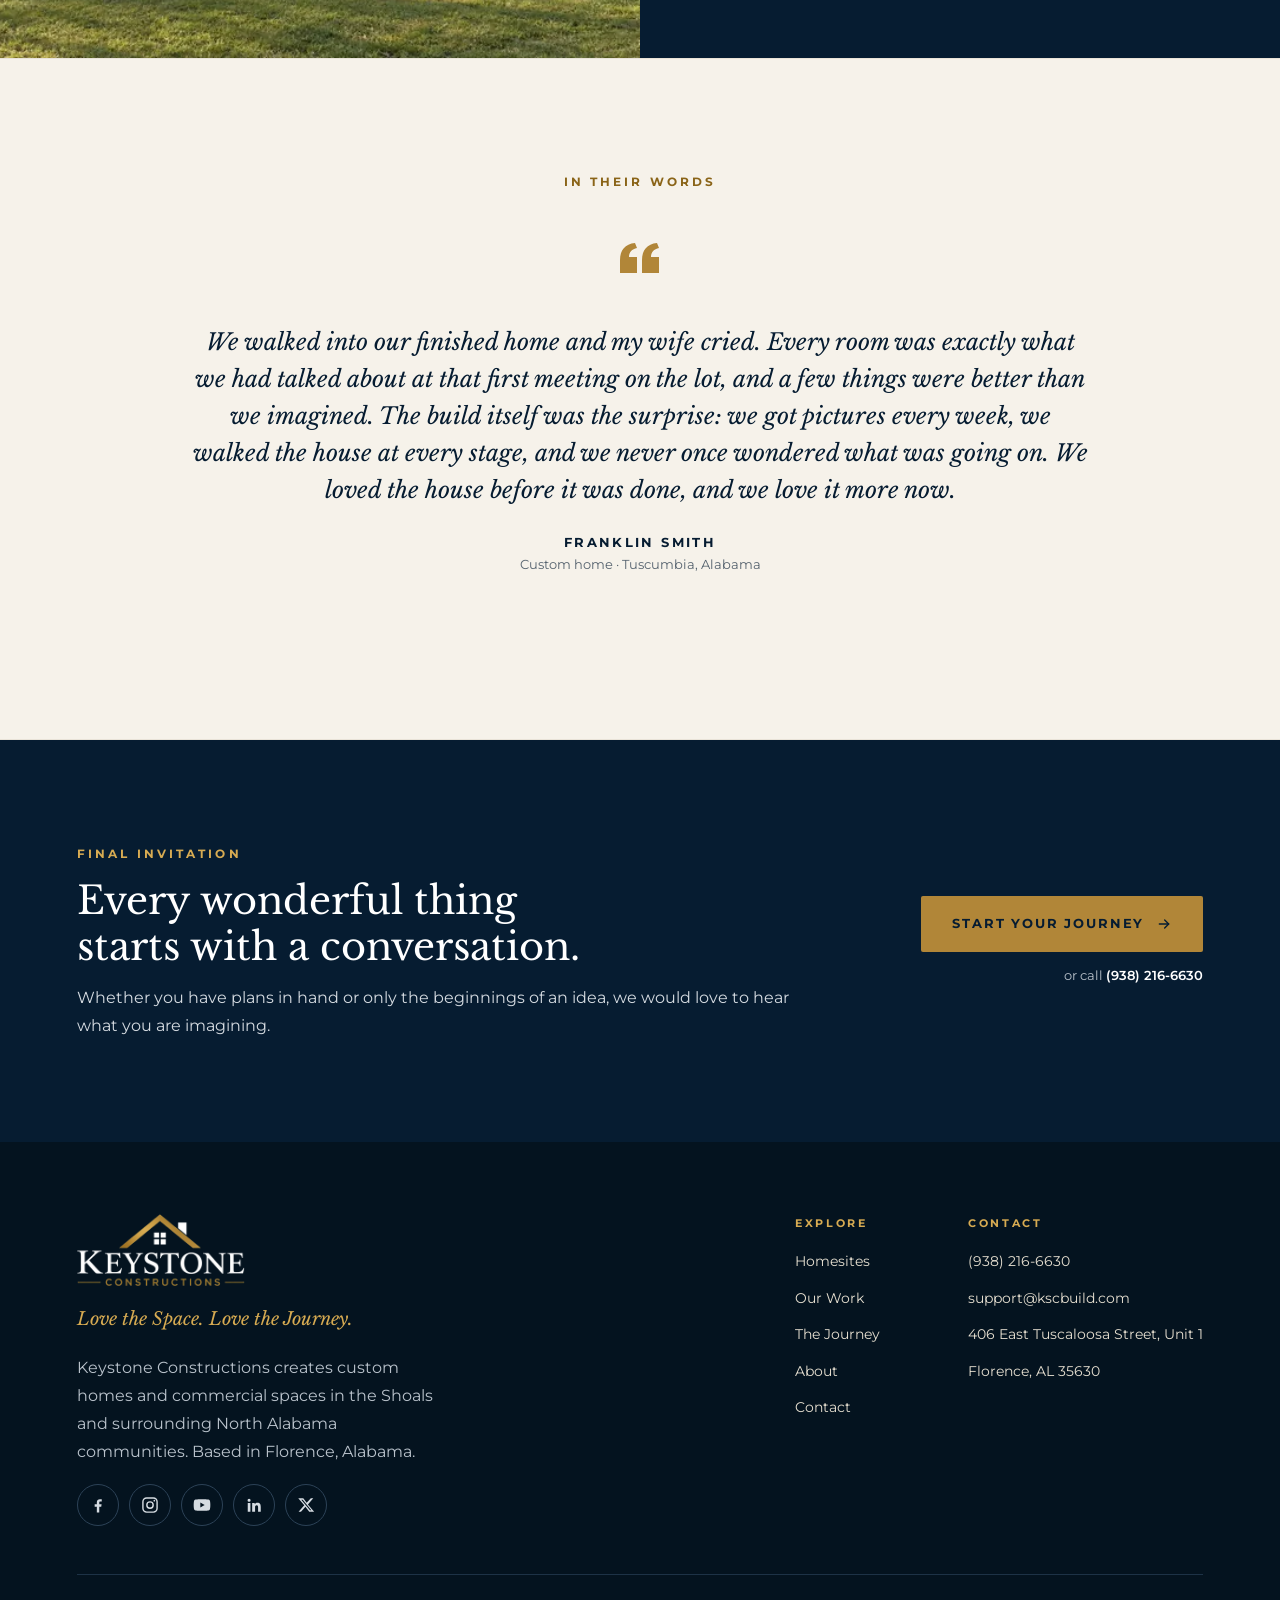
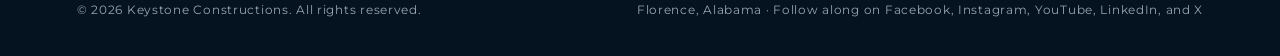
==== commit d68f5ca9: "Homesites: new /homesites/ page, The Grove community and Lot 17/18 residence pages, Cassity Farm pag" ====
--- a/index.html
+++ b/index.html
@@ -28,7 +28,7 @@
 <header class="site-header"><div class="wrap">
 <a class="brand" href="./" aria-label="Keystone Constructions home"><img src="assets/img/logo-360.png" srcset="assets/img/logo-360.png 1x, assets/img/logo-720.png 2x" width="1162" height="496" alt="Keystone Constructions"></a>
 <button class="menu-btn" type="button" aria-expanded="false" aria-controls="site-nav" aria-label="Open menu"><svg viewBox="0 0 24 24" fill="none" stroke="currentColor" stroke-width="2" stroke-linecap="round" aria-hidden="true"><path d="M4 7h16M4 12h16M4 17h16"/></svg></button>
-<nav class="nav" id="site-nav" aria-label="Primary"><ul><li><a class="navlink" href="our-work/">Our Work</a></li><li><a class="navlink" href="the-journey/">The Journey</a></li><li><a class="navlink" href="about/">About</a></li><li><a class="navlink" href="contact/">Contact</a></li></ul><a class="btn btn-navy btn-sm" href="contact/#inquiry">Start your journey<svg viewBox="0 0 24 24" fill="none" stroke="currentColor" stroke-width="2" stroke-linecap="round" stroke-linejoin="round" aria-hidden="true"><path d="M5 12h14"/><path d="M13 6l6 6-6 6"/></svg></a></nav>
+<nav class="nav" id="site-nav" aria-label="Primary"><ul><li><a class="navlink" href="homesites/">Homesites</a></li><li><a class="navlink" href="our-work/">Our Work</a></li><li><a class="navlink" href="the-journey/">The Journey</a></li><li><a class="navlink" href="about/">About</a></li><li><a class="navlink" href="contact/">Contact</a></li></ul><a class="btn btn-navy btn-sm" href="contact/#inquiry">Start your journey<svg viewBox="0 0 24 24" fill="none" stroke="currentColor" stroke-width="2" stroke-linecap="round" stroke-linejoin="round" aria-hidden="true"><path d="M5 12h14"/><path d="M13 6l6 6-6 6"/></svg></a></nav>
 </div></header>
 <main id="main">
 <section class="hero home"><div class="media" aria-hidden="true"><picture><source type="image/webp" srcset="assets/img/hero-ashley-poster-480.webp 480w, assets/img/hero-ashley-poster-800.webp 800w, assets/img/hero-ashley-poster-1080.webp 1080w" sizes="100vw"><img src="assets/img/hero-ashley-poster-1080.jpg" srcset="assets/img/hero-ashley-poster-480.jpg 480w, assets/img/hero-ashley-poster-800.jpg 800w, assets/img/hero-ashley-poster-1080.jpg 1080w" sizes="100vw" width="1080" height="1080" alt="" fetchpriority="high"></picture><video data-ambient muted loop playsinline autoplay preload="metadata" poster="assets/img/hero-ashley-poster-1080.jpg" aria-hidden="true" tabindex="-1"><source src="assets/video/hero-ashley-loop.mp4" type="video/mp4"></video></div><div class="wrap"><div class="inner">
@@ -50,7 +50,7 @@
 <div class="top">
 <div class="brandcol"><img src="assets/img/logo-reversed-360.png" srcset="assets/img/logo-reversed-360.png 1x, assets/img/logo-reversed-720.png 2x" width="1162" height="496" alt="Keystone Constructions" loading="lazy"><p class="tagline">Love the Space. Love the Journey.</p><p>Keystone Constructions creates custom homes and commercial spaces in the Shoals and surrounding North Alabama communities. Based in Florence, Alabama.</p><div class="social"><a href="https://www.facebook.com/share/1MYCGWRBaP/?mibextid=wwXIfr" aria-label="Keystone Constructions on Facebook" rel="noopener" target="_blank"><svg viewBox="0 0 24 24" fill=currentColor aria-hidden="true"><path d="M13.5 21v-7h2.4l.4-3h-2.8V9.2c0-.9.3-1.5 1.5-1.5h1.5V5.1c-.3 0-1.2-.1-2.2-.1-2.2 0-3.7 1.3-3.7 3.8V11H8v3h2.6v7z"/></svg></a><a href="https://www.instagram.com/kscbuild" aria-label="Keystone Constructions on Instagram" rel="noopener" target="_blank"><svg viewBox="0 0 24 24" fill=none stroke=currentColor stroke-width=1.7 stroke-linecap=round stroke-linejoin=round aria-hidden="true"><rect x="3.5" y="3.5" width="17" height="17" rx="4.5"/><circle cx="12" cy="12" r="3.8"/><circle cx="17.2" cy="6.8" r="1" fill="currentColor" stroke="none"/></svg></a><a href="https://www.youtube.com/@KSCbuild" aria-label="Keystone Constructions on YouTube" rel="noopener" target="_blank"><svg viewBox="0 0 24 24" fill=currentColor aria-hidden="true"><path d="M21.6 7.2a2.5 2.5 0 0 0-1.8-1.8C18.2 5 12 5 12 5s-6.2 0-7.8.4A2.5 2.5 0 0 0 2.4 7.2 26 26 0 0 0 2 12a26 26 0 0 0 .4 4.8 2.5 2.5 0 0 0 1.8 1.8C5.8 19 12 19 12 19s6.2 0 7.8-.4a2.5 2.5 0 0 0 1.8-1.8A26 26 0 0 0 22 12a26 26 0 0 0-.4-4.8zM10 15V9l5.2 3z"/></svg></a><a href="https://www.linkedin.com/company/keystone-constructions-alabama/" aria-label="Keystone Constructions on LinkedIn" rel="noopener" target="_blank"><svg viewBox="0 0 24 24" fill=currentColor aria-hidden="true"><path d="M4.5 9.5h3.2V20H4.5zM6.1 4.5a1.85 1.85 0 1 1 0 3.7 1.85 1.85 0 0 1 0-3.7zM9.8 9.5h3v1.4c.5-.9 1.6-1.7 3.3-1.7 3.4 0 4 2.2 4 5.1V20h-3.2v-5c0-1.2 0-2.7-1.7-2.7s-1.9 1.3-1.9 2.6V20H9.8z"/></svg></a><a href="https://x.com/kscbuild" aria-label="Keystone Constructions on X" rel="noopener" target="_blank"><svg viewBox="0 0 24 24" fill=currentColor aria-hidden="true"><path d="M17.8 4h2.9l-6.4 7.3L21.8 20h-5.9l-4.6-5.9L6 20H3.1l6.8-7.8L2.7 4h6l4.1 5.4zm-1 14.3h1.6L8 5.6H6.3z"/></svg></a></div></div>
 <div class="cols">
-<div class="col"><span class="k">Explore</span><ul><li><a href="our-work/">Our Work</a></li><li><a href="the-journey/">The Journey</a></li><li><a href="about/">About</a></li><li><a href="contact/">Contact</a></li></ul></div>
+<div class="col"><span class="k">Explore</span><ul><li><a href="homesites/">Homesites</a></li><li><a href="our-work/">Our Work</a></li><li><a href="the-journey/">The Journey</a></li><li><a href="about/">About</a></li><li><a href="contact/">Contact</a></li></ul></div>
 <div class="col"><span class="k">Contact</span><ul><li><a href="tel:+19382166630">(938) 216-6630</a></li><li><a href="mailto:support@kscbuild.com">support@kscbuild.com</a></li><li><span>406 East Tuscaloosa Street, Unit 1</span></li><li><span>Florence, AL 35630</span></li></ul></div>
 </div></div>
 <div class="bottom"><span>© <span data-year>2026</span> Keystone Constructions. All rights reserved.</span><span>Florence, Alabama · Follow along on Facebook, Instagram, YouTube, LinkedIn, and X</span></div>
